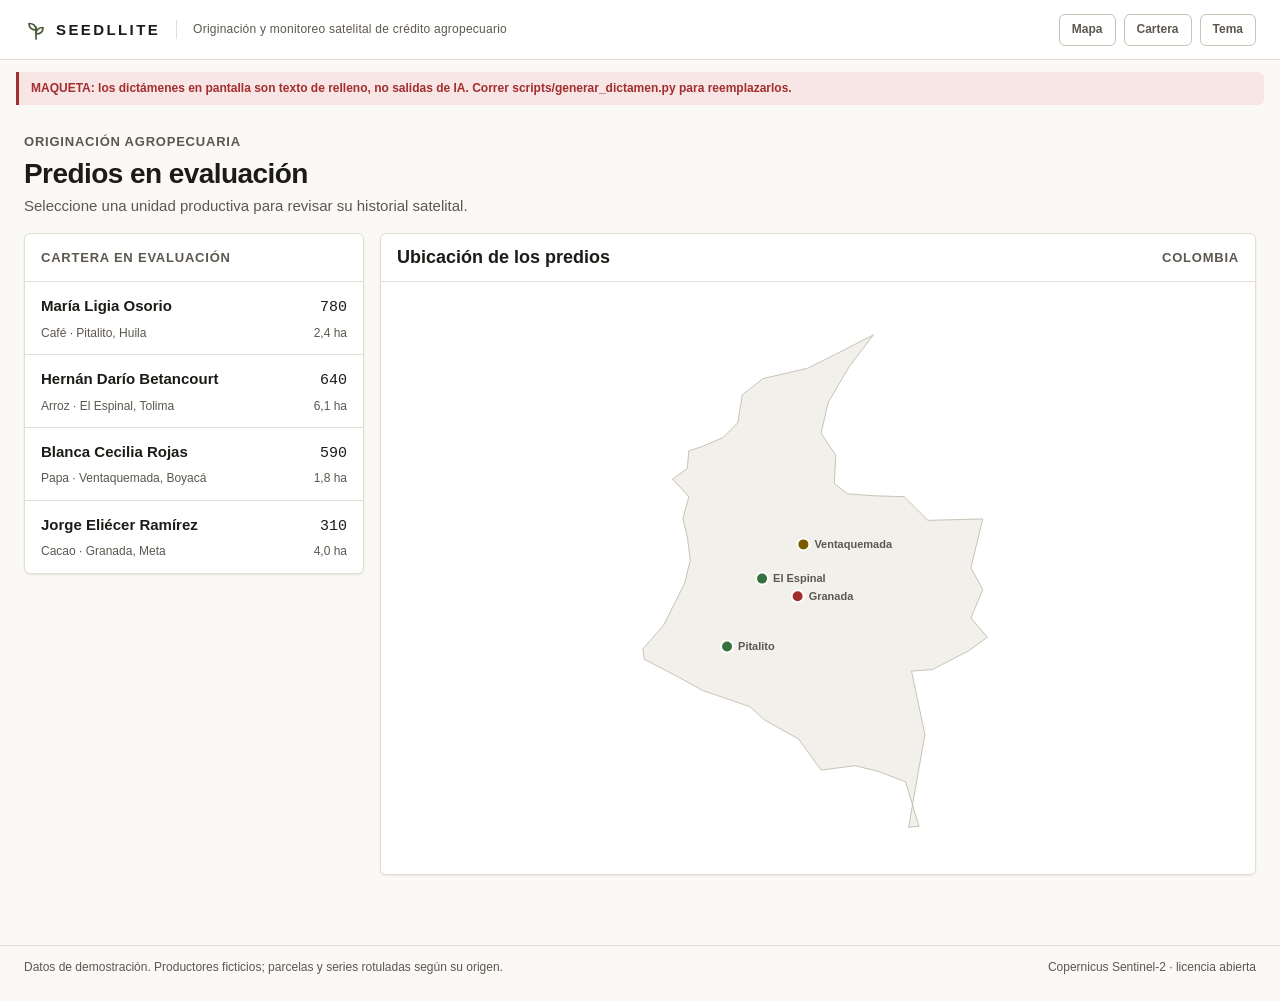
==== index.html @ 6cd115fd "app: adapta la interfaz al contrato de cultivo y origen" ====
<!doctype html>
<html lang="es">
<head>
<meta charset="utf-8">
<meta name="viewport" content="width=device-width, initial-scale=1">
<title>SEEDLLITE — Puntaje de crédito agrícola desde imágenes satelitales</title>
<meta name="description" content="Evaluación de riesgo crediticio agrícola construida desde nueve años de observaciones satelitales. Hackathon Colombia Tech Week 2026.">
<link rel="icon" href="assets/favicon.svg" type="image/svg+xml">
<link rel="stylesheet" href="assets/app.css">
</head>
<body>

<header class="barra">
  <a class="marca" href="#mapa" aria-label="SEEDLLITE, ir al mapa de predios">
    <svg viewBox="0 0 24 24" aria-hidden="true">
      <path d="M12 21V9" fill="none" stroke="currentColor" stroke-width="1.7" stroke-linecap="round"/>
      <path d="M12 12C7.8 12 5 9.6 5 5.5c4.2 0 7 2.4 7 6.5Z" fill="none" stroke="currentColor" stroke-width="1.7" stroke-linejoin="round"/>
      <path d="M12 16c4.2 0 7-2.4 7-6.5-4.2 0-7 2.4-7 6.5Z" fill="none" stroke="currentColor" stroke-width="1.7" stroke-linejoin="round"/>
    </svg>
    <span>SEEDLLITE</span>
  </a>
  <span class="marca-sub">Originación y monitoreo satelital de crédito agropecuario</span>
  <nav class="barra-fin" aria-label="Navegación principal">
    <button class="boton boton-icono" data-nav="mapa">Mapa</button>
    <button class="boton boton-icono" data-nav="cartera">Cartera</button>
    <button class="boton boton-icono" id="tema" aria-label="Alternar tema claro y oscuro">Tema</button>
  </nav>
</header>

<main class="lienzo" id="vista"></main>

<footer class="pie-pagina">
  <span>Datos de demostración. Productores ficticios; parcelas y series rotuladas según su origen.</span>
  <span>Copernicus Sentinel-2 · licencia abierta</span>
</footer>

<!--
  ORDEN DE CARGA — importa, no hay bundler.
  El prefijo numérico de cada archivo ES su posición en esta lista.
  Se usan scripts clásicos y el paquete global de datos para conservar la
  apertura directa por file://. Ver ARQUITECTURA.md §2.
-->
<script src="data/datos.js"></script>
<script src="assets/10-mapa.js"></script>
<script src="assets/20-grafica-ndvi.js"></script>
<script src="assets/30-vistas.js"></script>
<script src="assets/90-app.js"></script>

</body>
</html>
---- assets/app.css ----
/* ==========================================================================
   SEEDLLITE — sistema visual de una herramienta de riesgo agropecuario
   Frente APP. Todos los colores, espacios y tamaños tipográficos son tokens.
   ========================================================================== */

:root {
  /* Superficies */
  --fondo: #faf9f6;
  --superficie: #ffffff;
  --superficie-2: #f2f0ea;
  --borde: #e2ded4;
  --borde-fuerte: #c9c3b5;
  --transparente: transparent;

  /* Texto */
  --texto: #1c1b18;
  --texto-2: #5c584f;
  --texto-3: #6f6a61;
  --texto-sobre-acento: #ffffff;

  /* Acento oliva */
  --acento: #4a5d3a;
  --acento-hover: #3a4a2c;
  --acento-suave: #e9ede3;

  /* Riesgo */
  --bajo: #34713f;
  --bajo-fondo: #e6f0e7;
  --medio: #7a5b00;
  --medio-fondo: #f7efd9;
  --alto: #934810;
  --alto-fondo: #fbebdf;
  --rechazo: #a32e2e;
  --rechazo-fondo: #f8e5e5;

  /* Alias semánticos consumidos por los módulos */
  --favorable: var(--bajo);
  --favorable-bg: var(--bajo-fondo);
  --alerta: var(--medio);
  --alerta-bg: var(--medio-fondo);
  --critico: var(--rechazo);
  --critico-bg: var(--rechazo-fondo);

  /* Datos */
  --ndvi-linea: #4a5d3a;
  --ndvi-area: rgba(74, 93, 58, 0.1);
  --banda-sequia: #e8c9a0;
  --banda-lluvia: #b9cedd;
  --rejilla: #ebe8e0;

  /* Forma */
  --linea: 1px;
  --radio: 6px;
  --radio-lg: 10px;
  --radio-redondo: 999px;
  --sombra: 0 1px 2px rgba(0, 0, 0, 0.04), 0 1px 3px rgba(0, 0, 0, 0.06);
  --sombra-lg: 0 2px 8px rgba(0, 0, 0, 0.06), 0 8px 24px rgba(0, 0, 0, 0.08);

  /* Espaciado */
  --e1: 4px;
  --e2: 8px;
  --e3: 12px;
  --e4: 16px;
  --e5: 24px;
  --e6: 32px;
  --e7: 48px;
  --e8: 64px;

  /* Tipografía */
  --fuente: -apple-system, BlinkMacSystemFont, "Segoe UI", Roboto, "Helvetica Neue", Arial, sans-serif;
  --fuente-mono: ui-monospace, "SF Mono", Menlo, Consolas, monospace;
  --t-puntaje: 72px;
  --t-titulo: 28px;
  --t-cifra: 32px;
  --t-subtitulo: 18px;
  --t-cuerpo: 15px;
  --t-etiqueta: 13px;
  --t-legal: 12px;
  --t-pequeno: 11px;

  /* Movimiento y estructura */
  --rapido: 150ms;
  --pantalla: 250ms;
  --ancho-contenido: 1280px;
  --ancho-lateral: 340px;
  --alto-barra: 60px;
  --alto-eje: 8px;
  --paso: 22px;
}

@media (prefers-color-scheme: dark) {
  :root:not([data-tema="claro"]) {
    --fondo: #131412;
    --superficie: #1c1d19;
    --superficie-2: #24251f;
    --borde: #35362f;
    --borde-fuerte: #4a4b42;
    --texto: #f0eee6;
    --texto-2: #a8a499;
    --texto-3: #908c82;
    --texto-sobre-acento: #131412;
    --acento: #8fa87a;
    --acento-hover: #a3ba8e;
    --acento-suave: #232a1d;
    --bajo: #6fb57e;
    --bajo-fondo: #1b2a1f;
    --medio: #d4a537;
    --medio-fondo: #2b2517;
    --alto: #e08a4b;
    --alto-fondo: #2e2016;
    --rechazo: #e06b6b;
    --rechazo-fondo: #2e1a1a;
    --ndvi-linea: #8fa87a;
    --ndvi-area: rgba(143, 168, 122, 0.12);
    --banda-sequia: #6b5638;
    --banda-lluvia: #3a4a55;
    --rejilla: #2a2b25;
  }
}

:root[data-tema="oscuro"] {
  --fondo: #131412;
  --superficie: #1c1d19;
  --superficie-2: #24251f;
  --borde: #35362f;
  --borde-fuerte: #4a4b42;
  --texto: #f0eee6;
  --texto-2: #a8a499;
  --texto-3: #908c82;
  --texto-sobre-acento: #131412;
  --acento: #8fa87a;
  --acento-hover: #a3ba8e;
  --acento-suave: #232a1d;
  --bajo: #6fb57e;
  --bajo-fondo: #1b2a1f;
  --medio: #d4a537;
  --medio-fondo: #2b2517;
  --alto: #e08a4b;
  --alto-fondo: #2e2016;
  --rechazo: #e06b6b;
  --rechazo-fondo: #2e1a1a;
  --ndvi-linea: #8fa87a;
  --ndvi-area: rgba(143, 168, 122, 0.12);
  --banda-sequia: #6b5638;
  --banda-lluvia: #3a4a55;
  --rejilla: #2a2b25;
}

/* --- base --------------------------------------------------------------- */

* { box-sizing: border-box; }

html { background: var(--fondo); }

body {
  margin: 0;
  min-height: 100vh;
  background: var(--fondo);
  color: var(--texto);
  font-family: var(--fuente);
  font-size: var(--t-cuerpo);
  line-height: 1.55;
  font-variant-numeric: tabular-nums;
  -webkit-font-smoothing: antialiased;
}

button, input, select, textarea { font: inherit; font-variant-numeric: tabular-nums; }
.mono { font-family: var(--fuente-mono); }
[hidden] { display: none !important; }

h1, h2, h3 { margin: 0; color: var(--texto); line-height: 1.2; }
h1 { font-size: var(--t-titulo); font-weight: 600; letter-spacing: -0.02em; }
h2 { font-size: var(--t-subtitulo); font-weight: 600; }
h3 { font-size: var(--t-cuerpo); font-weight: 600; }
p { margin: 0; }

a, button { -webkit-tap-highlight-color: var(--transparente); }
a:focus-visible,
button:focus-visible,
.mapa .pin:focus-visible {
  outline: 3px solid var(--acento);
  outline-offset: 3px;
}

.etiqueta {
  color: var(--texto-2);
  font-size: var(--t-etiqueta);
  font-weight: 600;
  letter-spacing: 0.06em;
  line-height: 1.25;
  text-transform: uppercase;
}

.empujar { margin-left: auto; }
.texto-favorable { color: var(--favorable); }
.texto-critico { color: var(--critico); }

/* --- barra y estructura ------------------------------------------------- */

.barra {
  position: sticky;
  z-index: 20;
  top: 0;
  display: flex;
  align-items: center;
  gap: var(--e4);
  height: var(--alto-barra);
  padding: 0 var(--e5);
  background: var(--superficie);
  border-bottom: var(--linea) solid var(--borde);
}

.marca {
  display: inline-flex;
  align-items: center;
  gap: var(--e2);
  color: var(--texto);
  font-size: var(--t-cuerpo);
  font-weight: 700;
  letter-spacing: 0.16em;
  text-decoration: none;
}

.marca svg { width: var(--e5); height: var(--e5); color: var(--acento); }

.marca-sub {
  padding-left: var(--e4);
  color: var(--texto-2);
  border-left: var(--linea) solid var(--borde);
  font-size: var(--t-legal);
  letter-spacing: 0.02em;
}

.barra-fin {
  display: flex;
  align-items: center;
  gap: var(--e2);
  margin-left: auto;
}

.lienzo {
  width: min(100%, var(--ancho-contenido));
  min-height: calc(100vh - var(--alto-barra));
  margin: 0 auto;
  padding: var(--e5);
  animation: aparecer var(--pantalla) ease-out both;
}

.pie-pagina {
  display: flex;
  justify-content: space-between;
  gap: var(--e4);
  width: min(100%, var(--ancho-contenido));
  margin: 0 auto;
  padding: var(--e3) var(--e5) var(--e5);
  color: var(--texto-2);
  font-size: var(--t-legal);
  border-top: var(--linea) solid var(--borde);
}

.cabecera-pantalla {
  display: flex;
  align-items: flex-end;
  justify-content: space-between;
  gap: var(--e5);
  margin-bottom: var(--e4);
}

.cabecera-pantalla h1 { margin-top: var(--e1); }
.cabecera-pantalla p { margin-top: var(--e1); color: var(--texto-2); }
.cabecera-ficha, .cabecera-analisis, .cabecera-dictamen { align-items: center; }

.rejilla {
  display: grid;
  grid-template-columns: var(--ancho-lateral) minmax(0, 1fr);
  gap: var(--e4);
  align-items: start;
}

.columna-tarjetas {
  display: flex;
  min-width: 0;
  flex-direction: column;
  gap: var(--e3);
}

.tarjeta {
  min-width: 0;
  overflow: hidden;
  background: var(--superficie);
  border: var(--linea) solid var(--borde);
  border-radius: var(--radio);
  box-shadow: var(--sombra);
}

.tarjeta-cab {
  display: flex;
  align-items: center;
  min-height: var(--e7);
  gap: var(--e2);
  padding: var(--e3) var(--e4);
  border-bottom: var(--linea) solid var(--borde);
}

.tarjeta-cab .origen { margin-left: auto; }
.tarjeta-cuerpo { padding: var(--e4); }

/* --- controles ---------------------------------------------------------- */

.boton {
  min-height: var(--e7);
  padding: var(--e2) var(--e4);
  color: var(--texto);
  background: var(--superficie);
  border: var(--linea) solid var(--borde-fuerte);
  border-radius: var(--radio);
  cursor: pointer;
  font-weight: 600;
  transition: background var(--rapido), border-color var(--rapido), color var(--rapido), transform var(--rapido);
}

.boton:hover { background: var(--superficie-2); border-color: var(--acento); }
.boton:active { transform: translateY(var(--linea)); }

.boton-primario {
  color: var(--texto-sobre-acento);
  background: var(--acento);
  border-color: var(--acento);
}

.boton-primario:hover { color: var(--texto-sobre-acento); background: var(--acento-hover); }
.boton-icono { min-height: var(--e6); padding: var(--e1) var(--e3); color: var(--texto-2); font-size: var(--t-legal); }
.boton-ancho { width: 100%; }

/* --- lista y mapa ------------------------------------------------------- */

.predio-item {
  display: block;
  width: 100%;
  padding: var(--e3) var(--e4);
  color: var(--texto);
  text-align: left;
  background: var(--transparente);
  border: 0;
  border-bottom: var(--linea) solid var(--borde);
  cursor: pointer;
  transition: background var(--rapido), box-shadow var(--rapido);
}

.predio-item:last-child { border-bottom: 0; }
.predio-item:hover { background: var(--superficie-2); }
.predio-item[aria-current="true"] { background: var(--acento-suave); box-shadow: inset 3px 0 0 var(--acento); }
.predio-item .fila { display: flex; align-items: baseline; justify-content: space-between; gap: var(--e2); }
.predio-item .fila + .fila { margin-top: var(--e1); }
.predio-item .nombre { font-weight: 600; }
.predio-item .meta { color: var(--texto-2); font-size: var(--t-legal); }

.mapa-host { display: flex; justify-content: center; }
.mapa { display: block; width: 100%; max-width: 420px; height: auto; }
.mapa .pais { fill: var(--superficie-2); stroke: var(--borde-fuerte); stroke-width: 1; stroke-linejoin: round; }
.mapa .pin { cursor: pointer; }
.mapa .pin circle { stroke: var(--superficie); stroke-width: 2; transition: r var(--rapido); }
.mapa .pin text { fill: var(--texto-2); font-family: var(--fuente); font-size: var(--t-pequeno); font-weight: 600; }
.mapa .pin:hover circle { r: 8; }
.mapa .pin[aria-current="true"] circle { stroke: var(--acento); stroke-width: 3; }

/* --- tablas ------------------------------------------------------------- */

.datos { width: 100%; border-collapse: collapse; font-size: var(--t-etiqueta); }
.datos th, .datos td {
  padding: var(--e2) 0;
  text-align: left;
  vertical-align: top;
  border-bottom: var(--linea) solid var(--borde);
}
.datos th { width: 42%; padding-right: var(--e3); color: var(--texto-2); font-weight: 400; }
.datos td { font-weight: 600; }
.datos tr:last-child th, .datos tr:last-child td { border-bottom: 0; }
.datos td.num { text-align: right; }
.nota-fuente, .nota-metodo { margin-top: var(--e3); color: var(--texto-2); font-size: var(--t-legal); line-height: 1.45; }
.tabla-scroll { overflow-x: auto; }
.tabla-cartera { min-width: 900px; }
.tabla-cartera th { width: auto; font-weight: 600; white-space: nowrap; }
.tabla-cartera td { padding-right: var(--e4); }
.tabla-meta { margin-top: var(--e1); color: var(--texto-2); font-size: var(--t-legal); font-weight: 400; }
.celda-puntaje { color: var(--acento); font-weight: 700 !important; }

/* --- gráfica NDVI ------------------------------------------------------- */

.grafica { display: block; width: 100%; height: auto; }
.grafica .eje-linea { stroke: var(--rejilla); stroke-width: 1; }
.grafica .eje-texto { fill: var(--texto-2); font-family: var(--fuente); font-size: var(--t-pequeno); }
.grafica .serie-area { fill: var(--ndvi-area); }
.grafica .serie-linea { fill: none; stroke: var(--ndvi-linea); stroke-width: 2; stroke-linejoin: round; }
.grafica .punto { fill: var(--ndvi-linea); }
.grafica .punto-nube { fill: var(--texto-2); opacity: 0.38; }
.grafica .punto-interpolado { fill: var(--superficie); stroke: var(--texto-2); stroke-width: 1.3; opacity: 0.8; }
.grafica .banda-sequia { fill: var(--banda-sequia); opacity: 0.35; }
.grafica .banda-lluvia { fill: var(--banda-lluvia); opacity: 0.35; }
.grafica .banda-texto { fill: var(--texto-2); font-family: var(--fuente); font-size: var(--t-pequeno); font-weight: 600; }
.grafica-vacia { min-height: 220px; display: grid; place-items: center; }

.leyenda { display: flex; flex-wrap: wrap; gap: var(--e2) var(--e4); padding-top: var(--e2); color: var(--texto-2); font-size: var(--t-legal); }
.leyenda span { display: inline-flex; align-items: center; gap: var(--e2); }
.leyenda i { display: inline-block; width: var(--e3); height: var(--e3); border-radius: var(--e1); }
.leyenda-ndvi { background: var(--ndvi-linea); }
.leyenda-interpolado { background: var(--superficie); border: 2px solid var(--texto-2); }
.leyenda-sequia { background: var(--banda-sequia); }
.leyenda-lluvia { background: var(--banda-lluvia); }

/* --- secuencia satelital ------------------------------------------------ */

.comparacion-imagenes { display: grid; grid-template-columns: repeat(2, minmax(0, 1fr)); gap: var(--e3); }
.imagen-satelital { margin: 0; overflow: hidden; background: var(--superficie-2); border: var(--linea) solid var(--borde); border-radius: var(--radio); }
.imagen-satelital img, .imagen-fallback { display: block; width: 100%; aspect-ratio: 16 / 9; object-fit: cover; }
.imagen-fallback { position: relative; display: grid; place-content: center; gap: var(--e1); color: var(--texto-2); text-align: center; }
.imagen-fallback strong { color: var(--texto); font-family: var(--fuente-mono); font-size: var(--t-subtitulo); }
.imagen-fallback span:last-child { font-size: var(--t-legal); }
.imagen-reticula { position: absolute; inset: 50% auto auto 50%; width: var(--e7); height: var(--e7); transform: translate(-50%, -50%); border: var(--linea) solid var(--borde-fuerte); opacity: 0.5; }
.imagen-reticula::before, .imagen-reticula::after { content: ""; position: absolute; background: var(--borde-fuerte); }
.imagen-reticula::before { top: 50%; left: calc(var(--e2) * -1); width: calc(100% + var(--e4)); height: var(--linea); }
.imagen-reticula::after { top: calc(var(--e2) * -1); left: 50%; width: var(--linea); height: calc(100% + var(--e4)); }
.imagen-satelital figcaption { display: flex; justify-content: space-between; gap: var(--e2); padding: var(--e2) var(--e3); color: var(--texto-2); font-size: var(--t-legal); border-top: var(--linea) solid var(--borde); }
.imagen-satelital figcaption strong { color: var(--texto); }

/* --- etiquetas y avisos ------------------------------------------------- */

.origen, .estado-cache {
  display: inline-flex;
  align-items: center;
  padding: var(--e1) var(--e2);
  color: var(--acento);
  background: var(--acento-suave);
  border: var(--linea) solid var(--borde-fuerte);
  border-radius: var(--radio);
  font-size: var(--t-legal);
  font-weight: 600;
  white-space: nowrap;
}
.origen-construido, .estado-placeholder { color: var(--medio); background: var(--medio-fondo); }

.aviso {
  padding: var(--e2) var(--e3);
  color: var(--texto-2);
  background: var(--superficie-2);
  border-left: 3px solid var(--borde-fuerte);
  border-radius: 0 var(--radio) var(--radio) 0;
  font-size: var(--t-legal);
  line-height: 1.45;
}
.aviso-fuerte { color: var(--critico); background: var(--critico-bg); border-left-color: var(--critico); font-weight: 600; }

.migas { display: flex; align-items: center; gap: var(--e2); margin-bottom: var(--e3); color: var(--texto-2); font-size: var(--t-legal); }
.migas a { color: var(--acento); text-decoration: none; }
.migas a:hover { text-decoration: underline; }

.vacio { padding: var(--e6) var(--e4); color: var(--texto-2); text-align: center; font-size: var(--t-etiqueta); }
.vacio-en-linea { color: var(--texto-2); }

/* --- análisis: forma de la serie --------------------------------------- */

.analisis-grid { display: grid; grid-template-columns: minmax(0, 0.95fr) minmax(0, 1.05fr); gap: var(--e4); align-items: stretch; }
.analisis-grid > .tarjeta { min-height: 620px; }
.tesis-forma { display: grid; grid-template-columns: var(--e7) 1fr; gap: var(--e3); align-items: start; padding: var(--e3); background: var(--acento-suave); border-left: 3px solid var(--acento); }
.tesis-forma p { font-size: var(--t-cuerpo); }
.tesis-indice { color: var(--acento); font-family: var(--fuente-mono); font-weight: 700; }
.titulo-comparacion { margin: var(--e5) 0 var(--e3); }

.amplitud-comparacion { display: grid; gap: var(--e3); }
.amplitud-fila { display: grid; grid-template-columns: 140px 1fr; gap: var(--e3); align-items: center; }
.amplitud-fila > div:first-child { display: flex; align-items: baseline; justify-content: space-between; gap: var(--e2); color: var(--texto-2); font-size: var(--t-etiqueta); }
.amplitud-fila strong { color: var(--texto); }
.amplitud-riel { height: var(--e4); overflow: hidden; background: var(--superficie-2); border: var(--linea) solid var(--borde); border-radius: var(--radio); }
.amplitud-riel span { display: block; width: var(--avance); height: 100%; background: var(--acento); }
.amplitud-reciente .amplitud-riel span { background: var(--medio); }
.amplitud-conclusion { display: flex; align-items: baseline; gap: var(--e2); padding: var(--e2) var(--e3); color: var(--texto-2); background: var(--medio-fondo); border-radius: var(--radio); font-size: var(--t-etiqueta); }
.amplitud-conclusion strong { color: var(--medio); font-size: var(--t-subtitulo); }

.metricas-analisis { display: grid; grid-template-columns: repeat(2, minmax(0, 1fr)); gap: var(--e2); margin-top: var(--e5); }
.metricas-analisis > div { display: flex; min-height: var(--e8); flex-direction: column; justify-content: space-between; gap: var(--e1); padding: var(--e2) var(--e3); background: var(--superficie-2); border: var(--linea) solid var(--borde); border-radius: var(--radio); }
.metricas-analisis strong { font-size: var(--t-cuerpo); font-weight: 600; }
.metricas-analisis .metrica-ancha { grid-column: 1 / -1; }

.pasos-analisis { display: grid; gap: var(--e2); margin: 0 0 var(--e4); padding: 0; list-style: none; }
.pasos-analisis li { display: grid; grid-template-columns: var(--paso) 1fr; gap: var(--e2); align-items: center; min-height: var(--e6); color: var(--texto-3); font-size: var(--t-etiqueta); transition: color var(--rapido); }
.paso-marca { display: grid; width: var(--paso); height: var(--paso); place-items: center; color: var(--texto-3); border: var(--linea) solid var(--borde-fuerte); border-radius: var(--radio-redondo); font-size: var(--t-pequeno); font-weight: 700; }
.paso-activo { color: var(--texto) !important; }
.paso-activo .paso-marca { color: var(--acento); border: 2px solid var(--borde); border-top-color: var(--acento); animation: girar 800ms linear infinite; }
.paso-completo { color: var(--texto-2) !important; }
.paso-completo .paso-marca { color: var(--favorable); background: var(--favorable-bg); border-color: var(--favorable); font-size: 0; }
.paso-completo .paso-marca::after { content: "✓"; font-size: var(--t-legal); }

.memorando-cache { overflow: hidden; border: var(--linea) solid var(--borde); border-radius: var(--radio); }
.memorando-rotulo { display: flex; justify-content: space-between; gap: var(--e3); padding: var(--e2) var(--e3); color: var(--texto-2); background: var(--superficie-2); border-bottom: var(--linea) solid var(--borde); font-size: var(--t-legal); }
.memorando-rotulo strong { color: var(--acento); font-weight: 600; }
.memorando-texto { min-height: 150px; max-height: 230px; overflow: auto; padding: var(--e3); font-size: var(--t-legal); line-height: 1.65; white-space: pre-wrap; }
.analisis-pie { display: flex; align-items: center; gap: var(--e3); min-height: var(--e7); margin-top: var(--e3); }
.analisis-pie p { color: var(--texto-2); font-size: var(--t-legal); }

/* --- riesgo y dictamen -------------------------------------------------- */

.marca-riesgo { display: inline-flex; align-items: center; padding: var(--e1) var(--e2); color: var(--texto-2); background: var(--superficie-2); border-radius: var(--radio-redondo); font-size: var(--t-legal); font-weight: 700; letter-spacing: 0.03em; text-transform: uppercase; }
.riesgo-bajo { color: var(--bajo); background: var(--bajo-fondo); }
.riesgo-medio { color: var(--medio); background: var(--medio-fondo); }
.riesgo-alto { color: var(--alto); background: var(--alto-fondo); }
.riesgo-rechazo { color: var(--rechazo); background: var(--rechazo-fondo); }

.decision-principal { display: flex; flex-direction: column; align-items: flex-end; }
.decision-principal span { color: var(--texto-2); font-size: var(--t-etiqueta); text-transform: uppercase; letter-spacing: 0.06em; }
.decision-principal strong { font-size: var(--t-titulo); text-transform: uppercase; }
.riesgo-texto-bajo { color: var(--bajo); }
.riesgo-texto-medio { color: var(--medio); }
.riesgo-texto-alto { color: var(--alto); }
.riesgo-texto-rechazo { color: var(--rechazo); }

.dictamen-grid { display: grid; grid-template-columns: 330px minmax(0, 1fr); gap: var(--e4); align-items: start; }
.dictamen-detalle { display: grid; grid-template-columns: minmax(0, 1.05fr) minmax(0, 0.95fr); gap: var(--e3); }
.dictamen-detalle .memorando-completo, .dictamen-detalle .descargo-legal { grid-column: 1 / -1; }
.dictamen-resumen { position: sticky; top: calc(var(--alto-barra) + var(--e4)); }

.puntaje { display: flex; align-items: baseline; gap: var(--e2); color: var(--texto); }
.puntaje strong { font-family: var(--fuente-mono); font-size: var(--t-puntaje); font-weight: 700; letter-spacing: -0.04em; line-height: 1; }
.puntaje span { color: var(--texto-3); font-size: var(--e5); }
.banda-bajo .puntaje strong { color: var(--bajo); }
.banda-medio .puntaje strong { color: var(--medio); }
.banda-alto .puntaje strong { color: var(--alto); }
.banda-rechazo .puntaje strong { color: var(--rechazo); }
.puntaje-banda { color: var(--texto-2); text-transform: capitalize; }
.marca-dictamen { margin: var(--e3) 0 var(--e5); }

.ejes-lista { display: grid; gap: var(--e3); }
.eje-fila { display: flex; align-items: flex-end; justify-content: space-between; gap: var(--e2); margin-bottom: var(--e1); font-size: var(--t-legal); }
.eje-nombre { display: flex; min-width: 0; flex-direction: column; color: var(--texto-2); }
.eje-nombre small { color: var(--texto-3); font-size: var(--t-pequeno); }
.eje-cifra { flex: 0 0 auto; font-family: var(--fuente-mono); font-weight: 600; }
.eje-riel { height: var(--alto-eje); overflow: hidden; background: var(--superficie-2); border-radius: var(--radio-redondo); }
.eje-barra { width: var(--avance); height: 100%; background: var(--acento); border-radius: var(--radio-redondo); }
.banda-bajo .eje-barra { background: var(--bajo); }
.banda-medio .eje-barra { background: var(--medio); }
.banda-alto .eje-barra { background: var(--alto); }
.banda-rechazo .eje-barra { background: var(--rechazo); }

.montos-comparacion { display: grid; grid-template-columns: minmax(0, 1fr) auto minmax(0, 1fr); gap: var(--e3); align-items: center; margin-bottom: var(--e3); }
.montos-comparacion > div { display: flex; flex-direction: column; padding: var(--e3); background: var(--superficie-2); border: var(--linea) solid var(--borde); border-radius: var(--radio); }
.montos-comparacion span { color: var(--texto-2); font-size: var(--t-legal); }
.montos-comparacion strong { font-size: var(--t-subtitulo); }
.montos-flecha { color: var(--texto-3); font-size: var(--t-subtitulo) !important; }
.monto-sugerido strong { color: var(--acento); }

.recorte-monto { display: grid; grid-template-columns: 1fr auto; gap: var(--e1) var(--e3); margin-bottom: var(--e3); padding: var(--e3); color: var(--critico); background: var(--critico-bg); border-left: 3px solid var(--critico); }
.recorte-monto .etiqueta { color: currentColor; }
.recorte-monto strong { font-size: var(--t-subtitulo); }
.recorte-monto p { grid-column: 1 / -1; color: var(--texto); font-size: var(--t-legal); }
.datos-financiacion th { width: 30%; }
.datos-financiacion td { font-weight: 500; }

.evidencia { display: grid; gap: var(--e1); margin: 0; padding: 0; list-style: none; }
.evidencia li { display: grid; grid-template-columns: var(--paso) 1fr; gap: var(--e2); padding: var(--e2) 0; border-bottom: var(--linea) solid var(--borde); font-size: var(--t-etiqueta); line-height: 1.4; }
.evidencia li:last-child { border-bottom: 0; }
.evidencia .glifo { display: grid; width: var(--paso); height: var(--paso); place-items: center; border-radius: var(--radio-redondo); font-weight: 700; }
.evidencia li strong { display: block; margin-bottom: var(--e1); font-size: var(--t-legal); text-transform: uppercase; letter-spacing: 0.04em; }
.ev-favorable .glifo { color: var(--favorable); background: var(--favorable-bg); }
.ev-alerta .glifo { color: var(--alerta); background: var(--alerta-bg); }
.ev-critico .glifo { color: var(--critico); background: var(--critico-bg); }

.memorando-completo .tarjeta-cuerpo > p:first-child { font-size: var(--t-etiqueta); line-height: 1.65; }
.recomendacion { margin-top: var(--e3); padding-top: var(--e3); font-weight: 600; border-top: var(--linea) solid var(--borde); }
.descargo-legal { padding: var(--e3) var(--e4); color: var(--texto-2); background: var(--superficie-2); border: var(--linea) solid var(--borde); border-radius: var(--radio); font-size: var(--t-legal); line-height: 1.5; }
.descargo-legal strong { display: block; margin-bottom: var(--e1); color: var(--texto); text-transform: uppercase; letter-spacing: 0.05em; }

/* --- movimiento y adaptación ------------------------------------------ */

@keyframes aparecer { from { opacity: 0; transform: translateY(var(--e1)); } to { opacity: 1; transform: translateY(0); } }
@keyframes girar { to { transform: rotate(360deg); } }

@media (max-width: 1100px) {
  .analisis-grid, .dictamen-grid { grid-template-columns: 1fr; }
  .dictamen-resumen { position: static; }
  .analisis-grid > .tarjeta { min-height: auto; }
}

@media (max-width: 900px) {
  .rejilla, .dictamen-detalle { grid-template-columns: 1fr; }
  .dictamen-detalle .memorando-completo, .dictamen-detalle .descargo-legal { grid-column: 1; }
  .marca-sub { display: none; }
  .cabecera-pantalla { align-items: flex-start; flex-direction: column; }
  .decision-principal { align-items: flex-start; }
}

@media (prefers-reduced-motion: reduce) {
  *, *::before, *::after {
    scroll-behavior: auto !important;
    animation-duration: 0.01ms !important;
    animation-iteration-count: 1 !important;
    transition-duration: 0.01ms !important;
  }
}

/* --------------------------------------------------------------------------
   PANTALLA 3 — pasos del análisis
   Cada paso vive en dos estados: en curso (glifo pulsante, texto atenuado) y
   cerrado (check verde, texto en primer plano y la cifra alineada a la derecha).
   Las cifras van en tabular-nums para que el contador no baile al subir.
   -------------------------------------------------------------------------- */

.paso {
  display: flex;
  align-items: baseline;
  gap: 8px;
  padding: 4px 0;
  font-size: 13px;
}

.paso-glifo {
  flex: 0 0 1em;
  text-align: center;
  font-weight: 700;
}

.paso-curso .paso-glifo {
  color: var(--texto-2);
  animation: paso-pulso 1s ease-in-out infinite;
}

.paso-ok .paso-glifo { color: var(--favorable); }

.paso-curso .paso-texto { color: var(--texto-2); }
.paso-ok    .paso-texto { color: var(--texto); }

.paso-cifra {
  margin-left: auto;
  padding-left: 12px;
  text-align: right;
  font-size: 12px;
  color: var(--texto-2);
  font-variant-numeric: tabular-nums;
  white-space: nowrap;
}

@keyframes paso-pulso {
  0%, 100% { opacity: 0.25; }
  50%      { opacity: 1; }
}

/* Rótulo de autoría del memorando. Discreto: acompaña, no compite. */
.chip-modelo {
  font-size: 11px;
  letter-spacing: 0.02em;
  color: var(--texto-2);
}

@media (prefers-reduced-motion: reduce) {
  .paso-curso .paso-glifo { animation: none; opacity: 0.5; }
}

/* --------------------------------------------------------------------------
   PANTALLA 4 — veredicto
   El puntaje es el elemento más grande de la aplicación (TAREA 5) y la banda
   de riesgo va a su lado, no debajo: en la toma del video las dos cosas se
   leen en el mismo golpe de vista.
   -------------------------------------------------------------------------- */

.dict-cab {
  display: flex;
  align-items: flex-start;
  justify-content: space-between;
  gap: var(--e2);
}

.dict-cab .puntaje {
  font-size: 72px;
  line-height: 1;
}

.dict-cab .puntaje-sub { margin-top: var(--e1); }

/* La decisión, en texto grande. Antes era una etiqueta discreta y en 60
   segundos de video RECHAZAR tiene que leerse sin buscarlo. */
.decision {
  margin: var(--e3) 0;
  padding: var(--e2) var(--e3);
  border-radius: var(--r);
  border-left: 3px solid currentColor;
  font-size: 19px;
  font-weight: 700;
  letter-spacing: 0.06em;
  text-transform: uppercase;
}

.decision-aprobar  { color: var(--favorable); background: var(--favorable-bg); }
.decision-ajuste   { color: var(--alerta);    background: var(--alerta-bg); }
.decision-rechazar { color: var(--critico);   background: var(--critico-bg); }

/* Diferencia entre lo pedido y lo sugerido. El recorte es el argumento del
   predio de boyaca-papa: el satélite midió menos área de la declarada. */
.delta {
  display: block;
  margin-top: 2px;
  font-size: 11.5px;
  font-variant-numeric: tabular-nums;
}

.delta-baja  { color: var(--alerta); }
.delta-igual { color: var(--texto-3); }
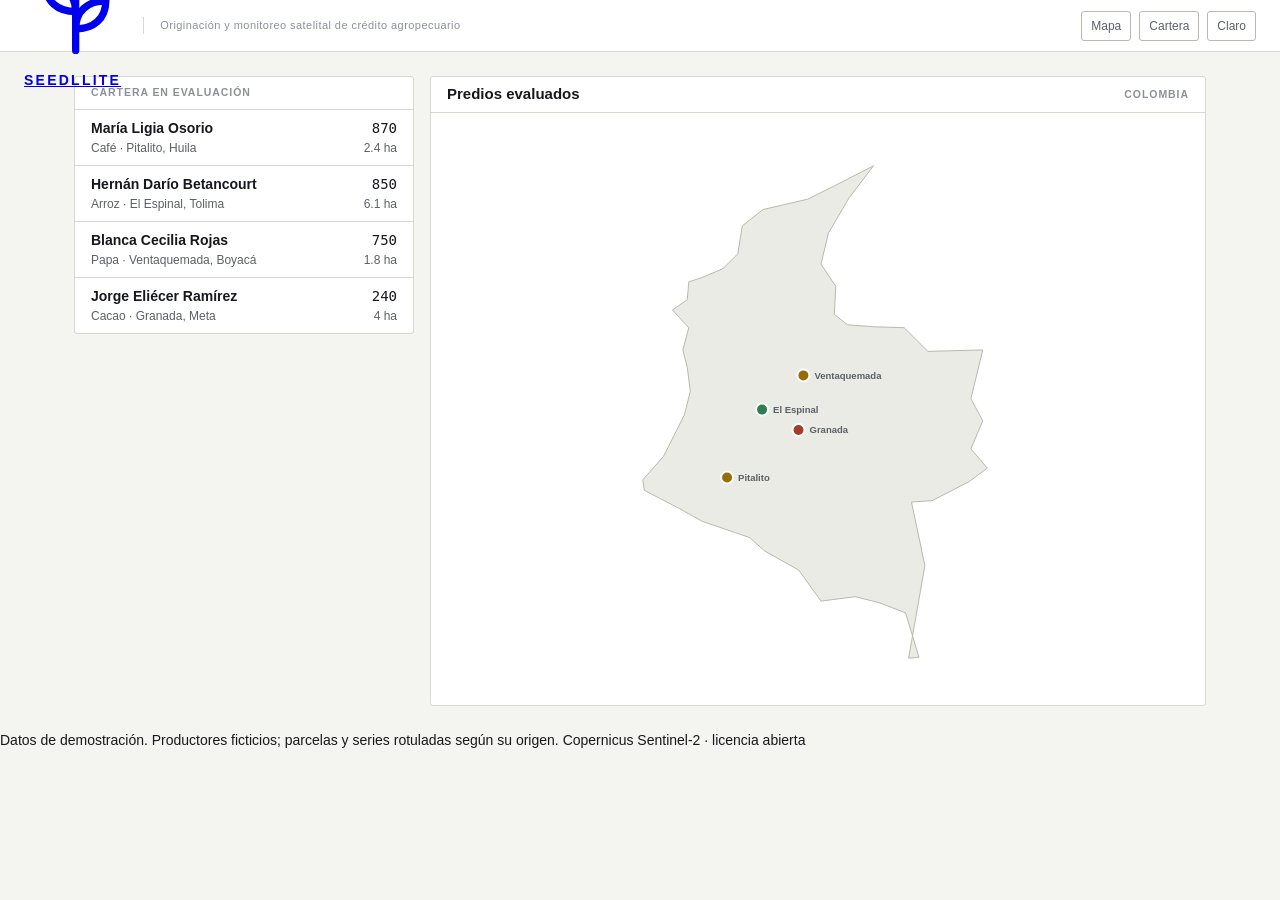
==== commit 19d68ee4: "app: corrige la navegación tras el análisis animado" ====
--- a/index.html
+++ b/index.html
@@ -23,7 +23,7 @@
   <nav class="barra-fin" aria-label="Navegación principal">
     <button class="boton boton-icono" data-nav="mapa">Mapa</button>
     <button class="boton boton-icono" data-nav="cartera">Cartera</button>
-    <button class="boton boton-icono" id="tema" aria-label="Alternar tema claro y oscuro">Tema</button>
+    <button class="boton boton-icono" id="tema" aria-label="Tema oscuro" aria-pressed="false">Claro</button>
   </nav>
 </header>
 
--- a/assets/app.css
+++ b/assets/app.css
@@ -1,599 +1,423 @@
 /* ==========================================================================
-   SEEDLLITE — sistema visual de una herramienta de riesgo agropecuario
-   Frente APP. Todos los colores, espacios y tamaños tipográficos son tokens.
+   SEEDLLITE — sistema de diseño
+   Frente 🅰 APP.
+
+   Regla: ningún color, espacio ni tamaño se escribe suelto en el resto del
+   archivo. Todo sale de un token de aquí. Cambiar el tema = cambiar este bloque.
+
+   Estética: herramienta de riesgo crediticio. Densa, sobria, con las cifras
+   alineadas. Nada de degradados, nada de emojis decorativos.
    ========================================================================== */
 
 :root {
-  /* Superficies */
-  --fondo: #faf9f6;
-  --superficie: #ffffff;
-  --superficie-2: #f2f0ea;
-  --borde: #e2ded4;
-  --borde-fuerte: #c9c3b5;
-  --transparente: transparent;
-
-  /* Texto */
-  --texto: #1c1b18;
-  --texto-2: #5c584f;
-  --texto-3: #6f6a61;
-  --texto-sobre-acento: #ffffff;
-
-  /* Acento oliva */
-  --acento: #4a5d3a;
-  --acento-hover: #3a4a2c;
-  --acento-suave: #e9ede3;
-
-  /* Riesgo */
-  --bajo: #34713f;
-  --bajo-fondo: #e6f0e7;
-  --medio: #7a5b00;
-  --medio-fondo: #f7efd9;
-  --alto: #934810;
-  --alto-fondo: #fbebdf;
-  --rechazo: #a32e2e;
-  --rechazo-fondo: #f8e5e5;
-
-  /* Alias semánticos consumidos por los módulos */
-  --favorable: var(--bajo);
-  --favorable-bg: var(--bajo-fondo);
-  --alerta: var(--medio);
-  --alerta-bg: var(--medio-fondo);
-  --critico: var(--rechazo);
-  --critico-bg: var(--rechazo-fondo);
-
-  /* Datos */
-  --ndvi-linea: #4a5d3a;
-  --ndvi-area: rgba(74, 93, 58, 0.1);
-  --banda-sequia: #e8c9a0;
-  --banda-lluvia: #b9cedd;
-  --rejilla: #ebe8e0;
-
-  /* Forma */
-  --linea: 1px;
-  --radio: 6px;
-  --radio-lg: 10px;
-  --radio-redondo: 999px;
-  --sombra: 0 1px 2px rgba(0, 0, 0, 0.04), 0 1px 3px rgba(0, 0, 0, 0.06);
-  --sombra-lg: 0 2px 8px rgba(0, 0, 0, 0.06), 0 8px 24px rgba(0, 0, 0, 0.08);
-
-  /* Espaciado */
-  --e1: 4px;
-  --e2: 8px;
-  --e3: 12px;
-  --e4: 16px;
-  --e5: 24px;
-  --e6: 32px;
-  --e7: 48px;
-  --e8: 64px;
-
-  /* Tipografía */
-  --fuente: -apple-system, BlinkMacSystemFont, "Segoe UI", Roboto, "Helvetica Neue", Arial, sans-serif;
-  --fuente-mono: ui-monospace, "SF Mono", Menlo, Consolas, monospace;
-  --t-puntaje: 72px;
-  --t-titulo: 28px;
-  --t-cifra: 32px;
-  --t-subtitulo: 18px;
-  --t-cuerpo: 15px;
-  --t-etiqueta: 13px;
-  --t-legal: 12px;
-  --t-pequeno: 11px;
-
-  /* Movimiento y estructura */
-  --rapido: 150ms;
-  --pantalla: 250ms;
-  --ancho-contenido: 1280px;
-  --ancho-lateral: 340px;
-  --alto-barra: 60px;
-  --alto-eje: 8px;
-  --paso: 22px;
+  /* --- superficie ------------------------------------------------------- */
+  --fondo:        #f4f4f1;
+  --superficie:   #ffffff;
+  --superficie-2: #ebebe6;
+  --borde:        #d8d8d1;
+  --borde-fuerte: #b9b9af;
+
+  /* --- texto ------------------------------------------------------------ */
+  --texto:        #16181c;
+  --texto-2:      #5b6068;
+  --texto-3:      #8b9098;
+
+  /* --- acento institucional --------------------------------------------- */
+  --acento:       #1f5673;
+  --acento-suave: #e3edf3;
+
+  /* --- semántica de riesgo ---------------------------------------------- */
+  --favorable:    #2f7d52;
+  --favorable-bg: #e6f2eb;
+  --alerta:       #9a6b09;
+  --alerta-bg:    #f8efd9;
+  --critico:      #a83a2c;
+  --critico-bg:   #f8e6e3;
+
+  /* --- NDVI ------------------------------------------------------------- */
+  --ndvi-linea:   #2f7d52;
+  --ndvi-area:    rgba(47, 125, 82, 0.13);
+  --banda-sequia: rgba(168, 58, 44, 0.10);
+  --banda-lluvia: rgba(31, 86, 115, 0.10);
+
+  /* --- métrica ---------------------------------------------------------- */
+  --r:      3px;
+  --e1:     4px;
+  --e2:     8px;
+  --e3:    16px;
+  --e4:    24px;
+  --e5:    40px;
+
+  --sans: ui-sans-serif, -apple-system, "Segoe UI", Roboto, Helvetica, Arial, sans-serif;
+  --mono: ui-monospace, "SF Mono", Menlo, Consolas, monospace;
 }
 
 @media (prefers-color-scheme: dark) {
   :root:not([data-tema="claro"]) {
-    --fondo: #131412;
-    --superficie: #1c1d19;
-    --superficie-2: #24251f;
-    --borde: #35362f;
-    --borde-fuerte: #4a4b42;
-    --texto: #f0eee6;
-    --texto-2: #a8a499;
-    --texto-3: #908c82;
-    --texto-sobre-acento: #131412;
-    --acento: #8fa87a;
-    --acento-hover: #a3ba8e;
-    --acento-suave: #232a1d;
-    --bajo: #6fb57e;
-    --bajo-fondo: #1b2a1f;
-    --medio: #d4a537;
-    --medio-fondo: #2b2517;
-    --alto: #e08a4b;
-    --alto-fondo: #2e2016;
-    --rechazo: #e06b6b;
-    --rechazo-fondo: #2e1a1a;
-    --ndvi-linea: #8fa87a;
-    --ndvi-area: rgba(143, 168, 122, 0.12);
-    --banda-sequia: #6b5638;
-    --banda-lluvia: #3a4a55;
-    --rejilla: #2a2b25;
+    --fondo:        #0e1013;
+    --superficie:   #16191d;
+    --superficie-2: #1e2228;
+    --borde:        #2a2f36;
+    --borde-fuerte: #3d434c;
+
+    --texto:        #e7e9ec;
+    --texto-2:      #9aa1ab;
+    --texto-3:      #6b727c;
+
+    --acento:       #6fb3d6;
+    --acento-suave: #16303e;
+
+    --favorable:    #5fbf8a;
+    --favorable-bg: #14301f;
+    --alerta:       #d9a83c;
+    --alerta-bg:    #33280d;
+    --critico:      #e0705f;
+    --critico-bg:   #351a16;
+
+    --ndvi-linea:   #5fbf8a;
+    --ndvi-area:    rgba(95, 191, 138, 0.15);
+    --banda-sequia: rgba(224, 112, 95, 0.13);
+    --banda-lluvia: rgba(111, 179, 214, 0.13);
   }
 }
 
 :root[data-tema="oscuro"] {
-  --fondo: #131412;
-  --superficie: #1c1d19;
-  --superficie-2: #24251f;
-  --borde: #35362f;
-  --borde-fuerte: #4a4b42;
-  --texto: #f0eee6;
-  --texto-2: #a8a499;
-  --texto-3: #908c82;
-  --texto-sobre-acento: #131412;
-  --acento: #8fa87a;
-  --acento-hover: #a3ba8e;
-  --acento-suave: #232a1d;
-  --bajo: #6fb57e;
-  --bajo-fondo: #1b2a1f;
-  --medio: #d4a537;
-  --medio-fondo: #2b2517;
-  --alto: #e08a4b;
-  --alto-fondo: #2e2016;
-  --rechazo: #e06b6b;
-  --rechazo-fondo: #2e1a1a;
-  --ndvi-linea: #8fa87a;
-  --ndvi-area: rgba(143, 168, 122, 0.12);
-  --banda-sequia: #6b5638;
-  --banda-lluvia: #3a4a55;
-  --rejilla: #2a2b25;
-}
-
-/* --- base --------------------------------------------------------------- */
+  --fondo:        #0e1013;
+  --superficie:   #16191d;
+  --superficie-2: #1e2228;
+  --borde:        #2a2f36;
+  --borde-fuerte: #3d434c;
+  --texto:        #e7e9ec;
+  --texto-2:      #9aa1ab;
+  --texto-3:      #6b727c;
+  --acento:       #6fb3d6;
+  --acento-suave: #16303e;
+  --favorable:    #5fbf8a;
+  --favorable-bg: #14301f;
+  --alerta:       #d9a83c;
+  --alerta-bg:    #33280d;
+  --critico:      #e0705f;
+  --critico-bg:   #351a16;
+  --ndvi-linea:   #5fbf8a;
+  --ndvi-area:    rgba(95, 191, 138, 0.15);
+  --banda-sequia: rgba(224, 112, 95, 0.13);
+  --banda-lluvia: rgba(111, 179, 214, 0.13);
+}
+
+/* ========================================================================== */
 
 * { box-sizing: border-box; }
-
-html { background: var(--fondo); }
 
 body {
   margin: 0;
-  min-height: 100vh;
   background: var(--fondo);
   color: var(--texto);
-  font-family: var(--fuente);
-  font-size: var(--t-cuerpo);
-  line-height: 1.55;
-  font-variant-numeric: tabular-nums;
+  font-family: var(--sans);
+  font-size: 14px;
+  line-height: 1.5;
   -webkit-font-smoothing: antialiased;
 }
 
-button, input, select, textarea { font: inherit; font-variant-numeric: tabular-nums; }
-.mono { font-family: var(--fuente-mono); }
-[hidden] { display: none !important; }
-
-h1, h2, h3 { margin: 0; color: var(--texto); line-height: 1.2; }
-h1 { font-size: var(--t-titulo); font-weight: 600; letter-spacing: -0.02em; }
-h2 { font-size: var(--t-subtitulo); font-weight: 600; }
-h3 { font-size: var(--t-cuerpo); font-weight: 600; }
-p { margin: 0; }
-
-a, button { -webkit-tap-highlight-color: var(--transparente); }
-a:focus-visible,
-button:focus-visible,
-.mapa .pin:focus-visible {
-  outline: 3px solid var(--acento);
-  outline-offset: 3px;
-}
+/* Las cifras se alinean en columna. Detalle chico, efecto grande. */
+.cifra, table, .puntaje, .mono { font-variant-numeric: tabular-nums; }
+.mono { font-family: var(--mono); }
+
+h1, h2, h3 { margin: 0; font-weight: 600; line-height: 1.25; }
+h1 { font-size: 19px; }
+h2 { font-size: 15px; }
+h3 { font-size: 13px; }
+p  { margin: 0 0 var(--e2); }
 
 .etiqueta {
-  color: var(--texto-2);
-  font-size: var(--t-etiqueta);
+  font-size: 10.5px;
   font-weight: 600;
-  letter-spacing: 0.06em;
-  line-height: 1.25;
+  letter-spacing: .09em;
   text-transform: uppercase;
-}
-
-.empujar { margin-left: auto; }
-.texto-favorable { color: var(--favorable); }
-.texto-critico { color: var(--critico); }
-
-/* --- barra y estructura ------------------------------------------------- */
+  color: var(--texto-3);
+}
+
+/* --- estructura --------------------------------------------------------- */
 
 .barra {
+  display: flex;
+  align-items: center;
+  gap: var(--e3);
+  padding: 0 var(--e4);
+  height: 52px;
+  background: var(--superficie);
+  border-bottom: 1px solid var(--borde);
   position: sticky;
-  z-index: 20;
   top: 0;
-  display: flex;
-  align-items: center;
-  gap: var(--e4);
-  height: var(--alto-barra);
-  padding: 0 var(--e5);
+  z-index: 10;
+}
+
+.marca {
+  font-weight: 700;
+  letter-spacing: .16em;
+  font-size: 14px;
+}
+.marca-sub {
+  color: var(--texto-3);
+  font-size: 11px;
+  letter-spacing: .04em;
+  border-left: 1px solid var(--borde);
+  padding-left: var(--e3);
+}
+
+.barra-fin { margin-left: auto; display: flex; gap: var(--e2); align-items: center; }
+
+.lienzo {
+  max-width: 1180px;
+  margin: 0 auto;
+  padding: var(--e4);
+}
+
+.rejilla {
+  display: grid;
+  grid-template-columns: 340px 1fr;
+  gap: var(--e3);
+  align-items: start;
+}
+@media (max-width: 900px) {
+  .rejilla { grid-template-columns: 1fr; }
+}
+
+.tarjeta {
   background: var(--superficie);
-  border-bottom: var(--linea) solid var(--borde);
-}
-
-.marca {
-  display: inline-flex;
+  border: 1px solid var(--borde);
+  border-radius: var(--r);
+}
+.tarjeta-cab {
+  padding: var(--e2) var(--e3);
+  border-bottom: 1px solid var(--borde);
+  display: flex;
   align-items: center;
   gap: var(--e2);
+}
+.tarjeta-cuerpo { padding: var(--e3); }
+
+/* --- controles ---------------------------------------------------------- */
+
+.boton {
+  font: inherit;
+  font-weight: 500;
+  padding: 7px 14px;
+  border-radius: var(--r);
+  border: 1px solid var(--borde-fuerte);
+  background: var(--superficie);
   color: var(--texto);
-  font-size: var(--t-cuerpo);
-  font-weight: 700;
-  letter-spacing: 0.16em;
-  text-decoration: none;
-}
-
-.marca svg { width: var(--e5); height: var(--e5); color: var(--acento); }
-
-.marca-sub {
-  padding-left: var(--e4);
-  color: var(--texto-2);
-  border-left: var(--linea) solid var(--borde);
-  font-size: var(--t-legal);
-  letter-spacing: 0.02em;
-}
-
-.barra-fin {
-  display: flex;
-  align-items: center;
-  gap: var(--e2);
-  margin-left: auto;
-}
-
-.lienzo {
-  width: min(100%, var(--ancho-contenido));
-  min-height: calc(100vh - var(--alto-barra));
-  margin: 0 auto;
-  padding: var(--e5);
-  animation: aparecer var(--pantalla) ease-out both;
-}
-
-.pie-pagina {
-  display: flex;
-  justify-content: space-between;
-  gap: var(--e4);
-  width: min(100%, var(--ancho-contenido));
-  margin: 0 auto;
-  padding: var(--e3) var(--e5) var(--e5);
-  color: var(--texto-2);
-  font-size: var(--t-legal);
-  border-top: var(--linea) solid var(--borde);
-}
-
-.cabecera-pantalla {
-  display: flex;
-  align-items: flex-end;
-  justify-content: space-between;
-  gap: var(--e5);
-  margin-bottom: var(--e4);
-}
-
-.cabecera-pantalla h1 { margin-top: var(--e1); }
-.cabecera-pantalla p { margin-top: var(--e1); color: var(--texto-2); }
-.cabecera-ficha, .cabecera-analisis, .cabecera-dictamen { align-items: center; }
-
-.rejilla {
-  display: grid;
-  grid-template-columns: var(--ancho-lateral) minmax(0, 1fr);
-  gap: var(--e4);
-  align-items: start;
-}
-
-.columna-tarjetas {
-  display: flex;
-  min-width: 0;
-  flex-direction: column;
-  gap: var(--e3);
-}
-
-.tarjeta {
-  min-width: 0;
-  overflow: hidden;
-  background: var(--superficie);
-  border: var(--linea) solid var(--borde);
-  border-radius: var(--radio);
-  box-shadow: var(--sombra);
-}
-
-.tarjeta-cab {
-  display: flex;
-  align-items: center;
-  min-height: var(--e7);
-  gap: var(--e2);
-  padding: var(--e3) var(--e4);
-  border-bottom: var(--linea) solid var(--borde);
-}
-
-.tarjeta-cab .origen { margin-left: auto; }
-.tarjeta-cuerpo { padding: var(--e4); }
-
-/* --- controles ---------------------------------------------------------- */
-
-.boton {
-  min-height: var(--e7);
-  padding: var(--e2) var(--e4);
-  color: var(--texto);
-  background: var(--superficie);
-  border: var(--linea) solid var(--borde-fuerte);
-  border-radius: var(--radio);
   cursor: pointer;
-  font-weight: 600;
-  transition: background var(--rapido), border-color var(--rapido), color var(--rapido), transform var(--rapido);
-}
-
-.boton:hover { background: var(--superficie-2); border-color: var(--acento); }
-.boton:active { transform: translateY(var(--linea)); }
-
+}
+.boton:hover { background: var(--superficie-2); }
 .boton-primario {
-  color: var(--texto-sobre-acento);
   background: var(--acento);
   border-color: var(--acento);
-}
-
-.boton-primario:hover { color: var(--texto-sobre-acento); background: var(--acento-hover); }
-.boton-icono { min-height: var(--e6); padding: var(--e1) var(--e3); color: var(--texto-2); font-size: var(--t-legal); }
-.boton-ancho { width: 100%; }
-
-/* --- lista y mapa ------------------------------------------------------- */
+  color: #fff;
+}
+.boton-primario:hover { filter: brightness(1.08); }
+:root[data-tema="oscuro"] .boton-primario,
+:root:not([data-tema="claro"]) .boton-primario { color: #0e1013; }
+@media (prefers-color-scheme: light) {
+  :root:not([data-tema="oscuro"]) .boton-primario { color: #fff; }
+}
+.boton-icono {
+  padding: 5px 9px;
+  font-size: 12px;
+  color: var(--texto-2);
+}
+
+/* --- lista de predios --------------------------------------------------- */
 
 .predio-item {
   display: block;
   width: 100%;
-  padding: var(--e3) var(--e4);
-  color: var(--texto);
   text-align: left;
-  background: var(--transparente);
+  font: inherit;
+  color: inherit;
+  background: none;
   border: 0;
-  border-bottom: var(--linea) solid var(--borde);
+  border-bottom: 1px solid var(--borde);
+  padding: var(--e2) var(--e3);
   cursor: pointer;
-  transition: background var(--rapido), box-shadow var(--rapido);
-}
-
+}
 .predio-item:last-child { border-bottom: 0; }
 .predio-item:hover { background: var(--superficie-2); }
-.predio-item[aria-current="true"] { background: var(--acento-suave); box-shadow: inset 3px 0 0 var(--acento); }
-.predio-item .fila { display: flex; align-items: baseline; justify-content: space-between; gap: var(--e2); }
-.predio-item .fila + .fila { margin-top: var(--e1); }
+.predio-item[aria-current="true"] {
+  background: var(--acento-suave);
+  box-shadow: inset 3px 0 0 var(--acento);
+}
+.predio-item .fila {
+  display: flex;
+  justify-content: space-between;
+  align-items: baseline;
+  gap: var(--e2);
+}
 .predio-item .nombre { font-weight: 600; }
-.predio-item .meta { color: var(--texto-2); font-size: var(--t-legal); }
-
-.mapa-host { display: flex; justify-content: center; }
-.mapa { display: block; width: 100%; max-width: 420px; height: auto; }
-.mapa .pais { fill: var(--superficie-2); stroke: var(--borde-fuerte); stroke-width: 1; stroke-linejoin: round; }
+.predio-item .meta { color: var(--texto-2); font-size: 12px; }
+
+/* --- mapa --------------------------------------------------------------- */
+
+.mapa { width: 100%; height: auto; display: block; }
+.mapa .pais {
+  fill: var(--superficie-2);
+  stroke: var(--borde-fuerte);
+  stroke-width: 1;
+  stroke-linejoin: round;
+}
 .mapa .pin { cursor: pointer; }
-.mapa .pin circle { stroke: var(--superficie); stroke-width: 2; transition: r var(--rapido); }
-.mapa .pin text { fill: var(--texto-2); font-family: var(--fuente); font-size: var(--t-pequeno); font-weight: 600; }
+.mapa .pin circle { stroke: var(--superficie); stroke-width: 2; }
+.mapa .pin text {
+  font-family: var(--sans);
+  font-size: 9.5px;
+  font-weight: 600;
+  fill: var(--texto-2);
+}
 .mapa .pin:hover circle { r: 8; }
 .mapa .pin[aria-current="true"] circle { stroke: var(--acento); stroke-width: 3; }
 
-/* --- tablas ------------------------------------------------------------- */
-
-.datos { width: 100%; border-collapse: collapse; font-size: var(--t-etiqueta); }
+/* --- tabla de datos ----------------------------------------------------- */
+
+.datos { width: 100%; border-collapse: collapse; font-size: 13px; }
 .datos th, .datos td {
-  padding: var(--e2) 0;
   text-align: left;
-  vertical-align: top;
-  border-bottom: var(--linea) solid var(--borde);
-}
-.datos th { width: 42%; padding-right: var(--e3); color: var(--texto-2); font-weight: 400; }
+  padding: 5px 0;
+  border-bottom: 1px solid var(--borde);
+  vertical-align: baseline;
+}
+.datos th { color: var(--texto-2); font-weight: 400; width: 45%; }
 .datos td { font-weight: 600; }
 .datos tr:last-child th, .datos tr:last-child td { border-bottom: 0; }
 .datos td.num { text-align: right; }
-.nota-fuente, .nota-metodo { margin-top: var(--e3); color: var(--texto-2); font-size: var(--t-legal); line-height: 1.45; }
-.tabla-scroll { overflow-x: auto; }
-.tabla-cartera { min-width: 900px; }
-.tabla-cartera th { width: auto; font-weight: 600; white-space: nowrap; }
-.tabla-cartera td { padding-right: var(--e4); }
-.tabla-meta { margin-top: var(--e1); color: var(--texto-2); font-size: var(--t-legal); font-weight: 400; }
-.celda-puntaje { color: var(--acento); font-weight: 700 !important; }
-
-/* --- gráfica NDVI ------------------------------------------------------- */
-
-.grafica { display: block; width: 100%; height: auto; }
-.grafica .eje-linea { stroke: var(--rejilla); stroke-width: 1; }
-.grafica .eje-texto { fill: var(--texto-2); font-family: var(--fuente); font-size: var(--t-pequeno); }
-.grafica .serie-area { fill: var(--ndvi-area); }
-.grafica .serie-linea { fill: none; stroke: var(--ndvi-linea); stroke-width: 2; stroke-linejoin: round; }
-.grafica .punto { fill: var(--ndvi-linea); }
-.grafica .punto-nube { fill: var(--texto-2); opacity: 0.38; }
-.grafica .punto-interpolado { fill: var(--superficie); stroke: var(--texto-2); stroke-width: 1.3; opacity: 0.8; }
-.grafica .banda-sequia { fill: var(--banda-sequia); opacity: 0.35; }
-.grafica .banda-lluvia { fill: var(--banda-lluvia); opacity: 0.35; }
-.grafica .banda-texto { fill: var(--texto-2); font-family: var(--fuente); font-size: var(--t-pequeno); font-weight: 600; }
-.grafica-vacia { min-height: 220px; display: grid; place-items: center; }
-
-.leyenda { display: flex; flex-wrap: wrap; gap: var(--e2) var(--e4); padding-top: var(--e2); color: var(--texto-2); font-size: var(--t-legal); }
-.leyenda span { display: inline-flex; align-items: center; gap: var(--e2); }
-.leyenda i { display: inline-block; width: var(--e3); height: var(--e3); border-radius: var(--e1); }
-.leyenda-ndvi { background: var(--ndvi-linea); }
-.leyenda-interpolado { background: var(--superficie); border: 2px solid var(--texto-2); }
-.leyenda-sequia { background: var(--banda-sequia); }
-.leyenda-lluvia { background: var(--banda-lluvia); }
-
-/* --- secuencia satelital ------------------------------------------------ */
-
-.comparacion-imagenes { display: grid; grid-template-columns: repeat(2, minmax(0, 1fr)); gap: var(--e3); }
-.imagen-satelital { margin: 0; overflow: hidden; background: var(--superficie-2); border: var(--linea) solid var(--borde); border-radius: var(--radio); }
-.imagen-satelital img, .imagen-fallback { display: block; width: 100%; aspect-ratio: 16 / 9; object-fit: cover; }
-.imagen-fallback { position: relative; display: grid; place-content: center; gap: var(--e1); color: var(--texto-2); text-align: center; }
-.imagen-fallback strong { color: var(--texto); font-family: var(--fuente-mono); font-size: var(--t-subtitulo); }
-.imagen-fallback span:last-child { font-size: var(--t-legal); }
-.imagen-reticula { position: absolute; inset: 50% auto auto 50%; width: var(--e7); height: var(--e7); transform: translate(-50%, -50%); border: var(--linea) solid var(--borde-fuerte); opacity: 0.5; }
-.imagen-reticula::before, .imagen-reticula::after { content: ""; position: absolute; background: var(--borde-fuerte); }
-.imagen-reticula::before { top: 50%; left: calc(var(--e2) * -1); width: calc(100% + var(--e4)); height: var(--linea); }
-.imagen-reticula::after { top: calc(var(--e2) * -1); left: 50%; width: var(--linea); height: calc(100% + var(--e4)); }
-.imagen-satelital figcaption { display: flex; justify-content: space-between; gap: var(--e2); padding: var(--e2) var(--e3); color: var(--texto-2); font-size: var(--t-legal); border-top: var(--linea) solid var(--borde); }
-.imagen-satelital figcaption strong { color: var(--texto); }
-
-/* --- etiquetas y avisos ------------------------------------------------- */
-
-.origen, .estado-cache {
+
+/* --- semántica de riesgo ------------------------------------------------ */
+
+.marca-riesgo {
   display: inline-flex;
   align-items: center;
-  padding: var(--e1) var(--e2);
-  color: var(--acento);
-  background: var(--acento-suave);
-  border: var(--linea) solid var(--borde-fuerte);
-  border-radius: var(--radio);
-  font-size: var(--t-legal);
+  gap: 6px;
+  padding: 2px 8px;
+  border-radius: 999px;
+  font-size: 11px;
   font-weight: 600;
-  white-space: nowrap;
-}
-.origen-construido, .estado-placeholder { color: var(--medio); background: var(--medio-fondo); }
+  letter-spacing: .03em;
+  text-transform: uppercase;
+}
+.riesgo-bajo    { background: var(--favorable-bg); color: var(--favorable); }
+.riesgo-medio   { background: var(--alerta-bg);    color: var(--alerta); }
+.riesgo-alto    { background: var(--critico-bg);   color: var(--critico); }
+.riesgo-rechazo { background: var(--critico-bg);   color: var(--critico); }
+
+.evidencia { list-style: none; margin: 0; padding: 0; }
+.evidencia li {
+  display: grid;
+  grid-template-columns: 20px 1fr;
+  gap: var(--e2);
+  padding: var(--e2) 0;
+  border-bottom: 1px solid var(--borde);
+  font-size: 13px;
+}
+.evidencia li:last-child { border-bottom: 0; }
+.evidencia .glifo { font-weight: 700; text-align: center; }
+.ev-favorable .glifo { color: var(--favorable); }
+.ev-alerta    .glifo { color: var(--alerta); }
+.ev-critico   .glifo { color: var(--critico); }
+
+/* --- puntaje ------------------------------------------------------------ */
+
+.puntaje {
+  font-family: var(--mono);
+  font-size: 52px;
+  font-weight: 700;
+  line-height: 1;
+  letter-spacing: -.02em;
+}
+.puntaje-sub { color: var(--texto-3); font-size: 13px; }
+
+.eje { margin-bottom: var(--e2); }
+.eje-fila {
+  display: flex;
+  justify-content: space-between;
+  font-size: 12px;
+  margin-bottom: 3px;
+}
+.eje-nombre { color: var(--texto-2); }
+.eje-cifra  { font-family: var(--mono); font-weight: 600; }
+.eje-riel {
+  height: 5px;
+  background: var(--superficie-2);
+  border-radius: 999px;
+  overflow: hidden;
+}
+.eje-barra { height: 100%; background: var(--acento); border-radius: 999px; }
+
+/* --- gráfica NDVI ------------------------------------------------------- */
+
+.grafica { width: 100%; height: auto; display: block; }
+.grafica .eje-linea { stroke: var(--borde); stroke-width: 1; }
+.grafica .eje-texto { font-family: var(--sans); font-size: 9.5px; fill: var(--texto-3); }
+.grafica .serie-area { fill: var(--ndvi-area); }
+.grafica .serie-linea {
+  fill: none;
+  stroke: var(--ndvi-linea);
+  stroke-width: 1.6;
+  stroke-linejoin: round;
+}
+.grafica .punto      { fill: var(--ndvi-linea); }
+.grafica .punto-nube { fill: var(--texto-3); opacity: .35; }
+.grafica .banda-sequia { fill: var(--banda-sequia); }
+.grafica .banda-lluvia { fill: var(--banda-lluvia); }
+.grafica .banda-texto {
+  font-family: var(--sans);
+  font-size: 9px;
+  font-weight: 600;
+  fill: var(--texto-3);
+}
+
+.leyenda {
+  display: flex;
+  flex-wrap: wrap;
+  gap: var(--e3);
+  font-size: 11px;
+  color: var(--texto-2);
+  padding-top: var(--e2);
+}
+.leyenda span { display: inline-flex; align-items: center; gap: 5px; }
+.leyenda i { width: 10px; height: 10px; border-radius: 2px; display: inline-block; }
+
+/* --- avisos ------------------------------------------------------------- */
 
 .aviso {
+  font-size: 11.5px;
+  line-height: 1.45;
+  color: var(--texto-2);
+  background: var(--superficie-2);
+  border-left: 2px solid var(--borde-fuerte);
   padding: var(--e2) var(--e3);
-  color: var(--texto-2);
-  background: var(--superficie-2);
-  border-left: 3px solid var(--borde-fuerte);
-  border-radius: 0 var(--radio) var(--radio) 0;
-  font-size: var(--t-legal);
-  line-height: 1.45;
-}
-.aviso-fuerte { color: var(--critico); background: var(--critico-bg); border-left-color: var(--critico); font-weight: 600; }
-
-.migas { display: flex; align-items: center; gap: var(--e2); margin-bottom: var(--e3); color: var(--texto-2); font-size: var(--t-legal); }
+  border-radius: 0 var(--r) var(--r) 0;
+}
+.aviso-fuerte {
+  color: var(--critico);
+  background: var(--critico-bg);
+  border-left-color: var(--critico);
+  font-weight: 500;
+}
+
+.migas {
+  display: flex;
+  align-items: center;
+  gap: var(--e2);
+  font-size: 12px;
+  color: var(--texto-2);
+  margin-bottom: var(--e3);
+}
 .migas a { color: var(--acento); text-decoration: none; }
 .migas a:hover { text-decoration: underline; }
 
-.vacio { padding: var(--e6) var(--e4); color: var(--texto-2); text-align: center; font-size: var(--t-etiqueta); }
-.vacio-en-linea { color: var(--texto-2); }
-
-/* --- análisis: forma de la serie --------------------------------------- */
-
-.analisis-grid { display: grid; grid-template-columns: minmax(0, 0.95fr) minmax(0, 1.05fr); gap: var(--e4); align-items: stretch; }
-.analisis-grid > .tarjeta { min-height: 620px; }
-.tesis-forma { display: grid; grid-template-columns: var(--e7) 1fr; gap: var(--e3); align-items: start; padding: var(--e3); background: var(--acento-suave); border-left: 3px solid var(--acento); }
-.tesis-forma p { font-size: var(--t-cuerpo); }
-.tesis-indice { color: var(--acento); font-family: var(--fuente-mono); font-weight: 700; }
-.titulo-comparacion { margin: var(--e5) 0 var(--e3); }
-
-.amplitud-comparacion { display: grid; gap: var(--e3); }
-.amplitud-fila { display: grid; grid-template-columns: 140px 1fr; gap: var(--e3); align-items: center; }
-.amplitud-fila > div:first-child { display: flex; align-items: baseline; justify-content: space-between; gap: var(--e2); color: var(--texto-2); font-size: var(--t-etiqueta); }
-.amplitud-fila strong { color: var(--texto); }
-.amplitud-riel { height: var(--e4); overflow: hidden; background: var(--superficie-2); border: var(--linea) solid var(--borde); border-radius: var(--radio); }
-.amplitud-riel span { display: block; width: var(--avance); height: 100%; background: var(--acento); }
-.amplitud-reciente .amplitud-riel span { background: var(--medio); }
-.amplitud-conclusion { display: flex; align-items: baseline; gap: var(--e2); padding: var(--e2) var(--e3); color: var(--texto-2); background: var(--medio-fondo); border-radius: var(--radio); font-size: var(--t-etiqueta); }
-.amplitud-conclusion strong { color: var(--medio); font-size: var(--t-subtitulo); }
-
-.metricas-analisis { display: grid; grid-template-columns: repeat(2, minmax(0, 1fr)); gap: var(--e2); margin-top: var(--e5); }
-.metricas-analisis > div { display: flex; min-height: var(--e8); flex-direction: column; justify-content: space-between; gap: var(--e1); padding: var(--e2) var(--e3); background: var(--superficie-2); border: var(--linea) solid var(--borde); border-radius: var(--radio); }
-.metricas-analisis strong { font-size: var(--t-cuerpo); font-weight: 600; }
-.metricas-analisis .metrica-ancha { grid-column: 1 / -1; }
-
-.pasos-analisis { display: grid; gap: var(--e2); margin: 0 0 var(--e4); padding: 0; list-style: none; }
-.pasos-analisis li { display: grid; grid-template-columns: var(--paso) 1fr; gap: var(--e2); align-items: center; min-height: var(--e6); color: var(--texto-3); font-size: var(--t-etiqueta); transition: color var(--rapido); }
-.paso-marca { display: grid; width: var(--paso); height: var(--paso); place-items: center; color: var(--texto-3); border: var(--linea) solid var(--borde-fuerte); border-radius: var(--radio-redondo); font-size: var(--t-pequeno); font-weight: 700; }
-.paso-activo { color: var(--texto) !important; }
-.paso-activo .paso-marca { color: var(--acento); border: 2px solid var(--borde); border-top-color: var(--acento); animation: girar 800ms linear infinite; }
-.paso-completo { color: var(--texto-2) !important; }
-.paso-completo .paso-marca { color: var(--favorable); background: var(--favorable-bg); border-color: var(--favorable); font-size: 0; }
-.paso-completo .paso-marca::after { content: "✓"; font-size: var(--t-legal); }
-
-.memorando-cache { overflow: hidden; border: var(--linea) solid var(--borde); border-radius: var(--radio); }
-.memorando-rotulo { display: flex; justify-content: space-between; gap: var(--e3); padding: var(--e2) var(--e3); color: var(--texto-2); background: var(--superficie-2); border-bottom: var(--linea) solid var(--borde); font-size: var(--t-legal); }
-.memorando-rotulo strong { color: var(--acento); font-weight: 600; }
-.memorando-texto { min-height: 150px; max-height: 230px; overflow: auto; padding: var(--e3); font-size: var(--t-legal); line-height: 1.65; white-space: pre-wrap; }
-.analisis-pie { display: flex; align-items: center; gap: var(--e3); min-height: var(--e7); margin-top: var(--e3); }
-.analisis-pie p { color: var(--texto-2); font-size: var(--t-legal); }
-
-/* --- riesgo y dictamen -------------------------------------------------- */
-
-.marca-riesgo { display: inline-flex; align-items: center; padding: var(--e1) var(--e2); color: var(--texto-2); background: var(--superficie-2); border-radius: var(--radio-redondo); font-size: var(--t-legal); font-weight: 700; letter-spacing: 0.03em; text-transform: uppercase; }
-.riesgo-bajo { color: var(--bajo); background: var(--bajo-fondo); }
-.riesgo-medio { color: var(--medio); background: var(--medio-fondo); }
-.riesgo-alto { color: var(--alto); background: var(--alto-fondo); }
-.riesgo-rechazo { color: var(--rechazo); background: var(--rechazo-fondo); }
-
-.decision-principal { display: flex; flex-direction: column; align-items: flex-end; }
-.decision-principal span { color: var(--texto-2); font-size: var(--t-etiqueta); text-transform: uppercase; letter-spacing: 0.06em; }
-.decision-principal strong { font-size: var(--t-titulo); text-transform: uppercase; }
-.riesgo-texto-bajo { color: var(--bajo); }
-.riesgo-texto-medio { color: var(--medio); }
-.riesgo-texto-alto { color: var(--alto); }
-.riesgo-texto-rechazo { color: var(--rechazo); }
-
-.dictamen-grid { display: grid; grid-template-columns: 330px minmax(0, 1fr); gap: var(--e4); align-items: start; }
-.dictamen-detalle { display: grid; grid-template-columns: minmax(0, 1.05fr) minmax(0, 0.95fr); gap: var(--e3); }
-.dictamen-detalle .memorando-completo, .dictamen-detalle .descargo-legal { grid-column: 1 / -1; }
-.dictamen-resumen { position: sticky; top: calc(var(--alto-barra) + var(--e4)); }
-
-.puntaje { display: flex; align-items: baseline; gap: var(--e2); color: var(--texto); }
-.puntaje strong { font-family: var(--fuente-mono); font-size: var(--t-puntaje); font-weight: 700; letter-spacing: -0.04em; line-height: 1; }
-.puntaje span { color: var(--texto-3); font-size: var(--e5); }
-.banda-bajo .puntaje strong { color: var(--bajo); }
-.banda-medio .puntaje strong { color: var(--medio); }
-.banda-alto .puntaje strong { color: var(--alto); }
-.banda-rechazo .puntaje strong { color: var(--rechazo); }
-.puntaje-banda { color: var(--texto-2); text-transform: capitalize; }
-.marca-dictamen { margin: var(--e3) 0 var(--e5); }
-
-.ejes-lista { display: grid; gap: var(--e3); }
-.eje-fila { display: flex; align-items: flex-end; justify-content: space-between; gap: var(--e2); margin-bottom: var(--e1); font-size: var(--t-legal); }
-.eje-nombre { display: flex; min-width: 0; flex-direction: column; color: var(--texto-2); }
-.eje-nombre small { color: var(--texto-3); font-size: var(--t-pequeno); }
-.eje-cifra { flex: 0 0 auto; font-family: var(--fuente-mono); font-weight: 600; }
-.eje-riel { height: var(--alto-eje); overflow: hidden; background: var(--superficie-2); border-radius: var(--radio-redondo); }
-.eje-barra { width: var(--avance); height: 100%; background: var(--acento); border-radius: var(--radio-redondo); }
-.banda-bajo .eje-barra { background: var(--bajo); }
-.banda-medio .eje-barra { background: var(--medio); }
-.banda-alto .eje-barra { background: var(--alto); }
-.banda-rechazo .eje-barra { background: var(--rechazo); }
-
-.montos-comparacion { display: grid; grid-template-columns: minmax(0, 1fr) auto minmax(0, 1fr); gap: var(--e3); align-items: center; margin-bottom: var(--e3); }
-.montos-comparacion > div { display: flex; flex-direction: column; padding: var(--e3); background: var(--superficie-2); border: var(--linea) solid var(--borde); border-radius: var(--radio); }
-.montos-comparacion span { color: var(--texto-2); font-size: var(--t-legal); }
-.montos-comparacion strong { font-size: var(--t-subtitulo); }
-.montos-flecha { color: var(--texto-3); font-size: var(--t-subtitulo) !important; }
-.monto-sugerido strong { color: var(--acento); }
-
-.recorte-monto { display: grid; grid-template-columns: 1fr auto; gap: var(--e1) var(--e3); margin-bottom: var(--e3); padding: var(--e3); color: var(--critico); background: var(--critico-bg); border-left: 3px solid var(--critico); }
-.recorte-monto .etiqueta { color: currentColor; }
-.recorte-monto strong { font-size: var(--t-subtitulo); }
-.recorte-monto p { grid-column: 1 / -1; color: var(--texto); font-size: var(--t-legal); }
-.datos-financiacion th { width: 30%; }
-.datos-financiacion td { font-weight: 500; }
-
-.evidencia { display: grid; gap: var(--e1); margin: 0; padding: 0; list-style: none; }
-.evidencia li { display: grid; grid-template-columns: var(--paso) 1fr; gap: var(--e2); padding: var(--e2) 0; border-bottom: var(--linea) solid var(--borde); font-size: var(--t-etiqueta); line-height: 1.4; }
-.evidencia li:last-child { border-bottom: 0; }
-.evidencia .glifo { display: grid; width: var(--paso); height: var(--paso); place-items: center; border-radius: var(--radio-redondo); font-weight: 700; }
-.evidencia li strong { display: block; margin-bottom: var(--e1); font-size: var(--t-legal); text-transform: uppercase; letter-spacing: 0.04em; }
-.ev-favorable .glifo { color: var(--favorable); background: var(--favorable-bg); }
-.ev-alerta .glifo { color: var(--alerta); background: var(--alerta-bg); }
-.ev-critico .glifo { color: var(--critico); background: var(--critico-bg); }
-
-.memorando-completo .tarjeta-cuerpo > p:first-child { font-size: var(--t-etiqueta); line-height: 1.65; }
-.recomendacion { margin-top: var(--e3); padding-top: var(--e3); font-weight: 600; border-top: var(--linea) solid var(--borde); }
-.descargo-legal { padding: var(--e3) var(--e4); color: var(--texto-2); background: var(--superficie-2); border: var(--linea) solid var(--borde); border-radius: var(--radio); font-size: var(--t-legal); line-height: 1.5; }
-.descargo-legal strong { display: block; margin-bottom: var(--e1); color: var(--texto); text-transform: uppercase; letter-spacing: 0.05em; }
-
-/* --- movimiento y adaptación ------------------------------------------ */
-
-@keyframes aparecer { from { opacity: 0; transform: translateY(var(--e1)); } to { opacity: 1; transform: translateY(0); } }
-@keyframes girar { to { transform: rotate(360deg); } }
-
-@media (max-width: 1100px) {
-  .analisis-grid, .dictamen-grid { grid-template-columns: 1fr; }
-  .dictamen-resumen { position: static; }
-  .analisis-grid > .tarjeta { min-height: auto; }
-}
-
-@media (max-width: 900px) {
-  .rejilla, .dictamen-detalle { grid-template-columns: 1fr; }
-  .dictamen-detalle .memorando-completo, .dictamen-detalle .descargo-legal { grid-column: 1; }
-  .marca-sub { display: none; }
-  .cabecera-pantalla { align-items: flex-start; flex-direction: column; }
-  .decision-principal { align-items: flex-start; }
-}
-
-@media (prefers-reduced-motion: reduce) {
-  *, *::before, *::after {
-    scroll-behavior: auto !important;
-    animation-duration: 0.01ms !important;
-    animation-iteration-count: 1 !important;
-    transition-duration: 0.01ms !important;
-  }
+.vacio {
+  padding: var(--e5) var(--e3);
+  text-align: center;
+  color: var(--texto-3);
+  font-size: 13px;
 }
 
 /* --------------------------------------------------------------------------
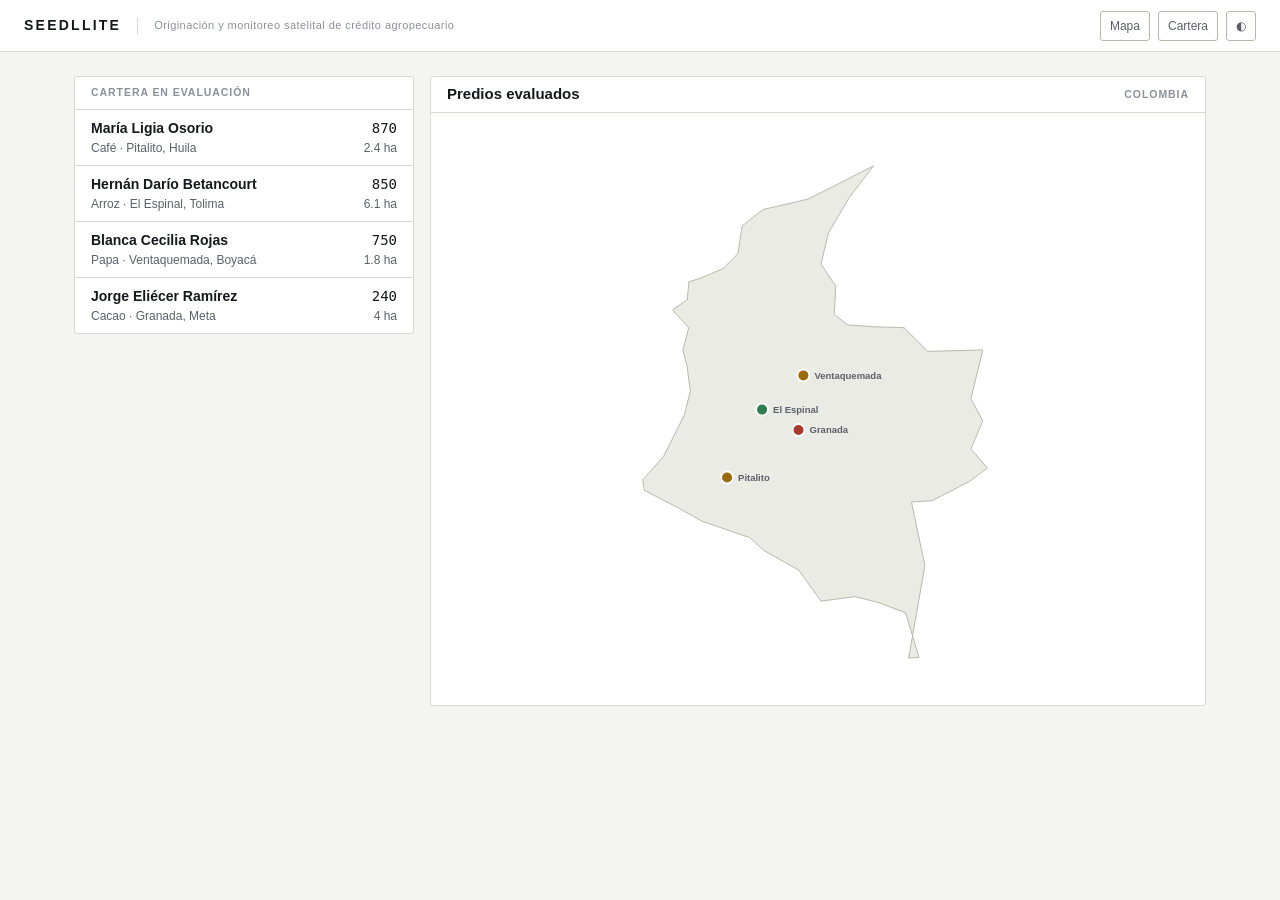
==== commit d9a95d97: "Merge remote-tracking branch 'origin/main'" ====
--- a/index.html
+++ b/index.html
@@ -4,41 +4,34 @@
 <meta charset="utf-8">
 <meta name="viewport" content="width=device-width, initial-scale=1">
 <title>SEEDLLITE — Puntaje de crédito agrícola desde imágenes satelitales</title>
-<meta name="description" content="Evaluación de riesgo crediticio agrícola construida desde nueve años de observaciones satelitales. Hackathon Colombia Tech Week 2026.">
-<link rel="icon" href="assets/favicon.svg" type="image/svg+xml">
+<meta name="description" content="Puntaje de crédito agrícola construido desde 10 años de imágenes satelitales. Hackathon Colombia Tech Week 2026.">
 <link rel="stylesheet" href="assets/app.css">
 </head>
 <body>
 
 <header class="barra">
-  <a class="marca" href="#mapa" aria-label="SEEDLLITE, ir al mapa de predios">
-    <svg viewBox="0 0 24 24" aria-hidden="true">
-      <path d="M12 21V9" fill="none" stroke="currentColor" stroke-width="1.7" stroke-linecap="round"/>
-      <path d="M12 12C7.8 12 5 9.6 5 5.5c4.2 0 7 2.4 7 6.5Z" fill="none" stroke="currentColor" stroke-width="1.7" stroke-linejoin="round"/>
-      <path d="M12 16c4.2 0 7-2.4 7-6.5-4.2 0-7 2.4-7 6.5Z" fill="none" stroke="currentColor" stroke-width="1.7" stroke-linejoin="round"/>
-    </svg>
-    <span>SEEDLLITE</span>
-  </a>
+  <span class="marca">SEEDLLITE</span>
   <span class="marca-sub">Originación y monitoreo satelital de crédito agropecuario</span>
-  <nav class="barra-fin" aria-label="Navegación principal">
+  <nav class="barra-fin">
     <button class="boton boton-icono" data-nav="mapa">Mapa</button>
     <button class="boton boton-icono" data-nav="cartera">Cartera</button>
-    <button class="boton boton-icono" id="tema" aria-label="Tema oscuro" aria-pressed="false">Claro</button>
+    <button class="boton boton-icono" id="tema" aria-label="Alternar tema claro y oscuro">◐</button>
   </nav>
 </header>
 
 <main class="lienzo" id="vista"></main>
 
-<footer class="pie-pagina">
-  <span>Datos de demostración. Productores ficticios; parcelas y series rotuladas según su origen.</span>
-  <span>Copernicus Sentinel-2 · licencia abierta</span>
-</footer>
-
 <!--
   ORDEN DE CARGA — importa, no hay bundler.
   El prefijo numérico de cada archivo ES su posición en esta lista.
-  Se usan scripts clásicos y el paquete global de datos para conservar la
-  apertura directa por file://. Ver ARQUITECTURA.md §2.
+
+  NO convertir estos scripts en módulos ES ni usar declaraciones de importación:
+  quedan sujetos a CORS y NO cargan bajo file://, lo que rompe el requisito de
+  abrir con doble clic (constitución V.4). Por la misma razón los datos entran
+  por etiqueta <script> y no por petición asíncrona. Ver ARQUITECTURA.md §2.
+
+  Redactado sin las cadenas literales que verificar.sh §3 busca: el guardián
+  hacía saltar la alarma con este mismo comentario que lo explica.
 -->
 <script src="data/datos.js"></script>
 <script src="assets/10-mapa.js"></script>
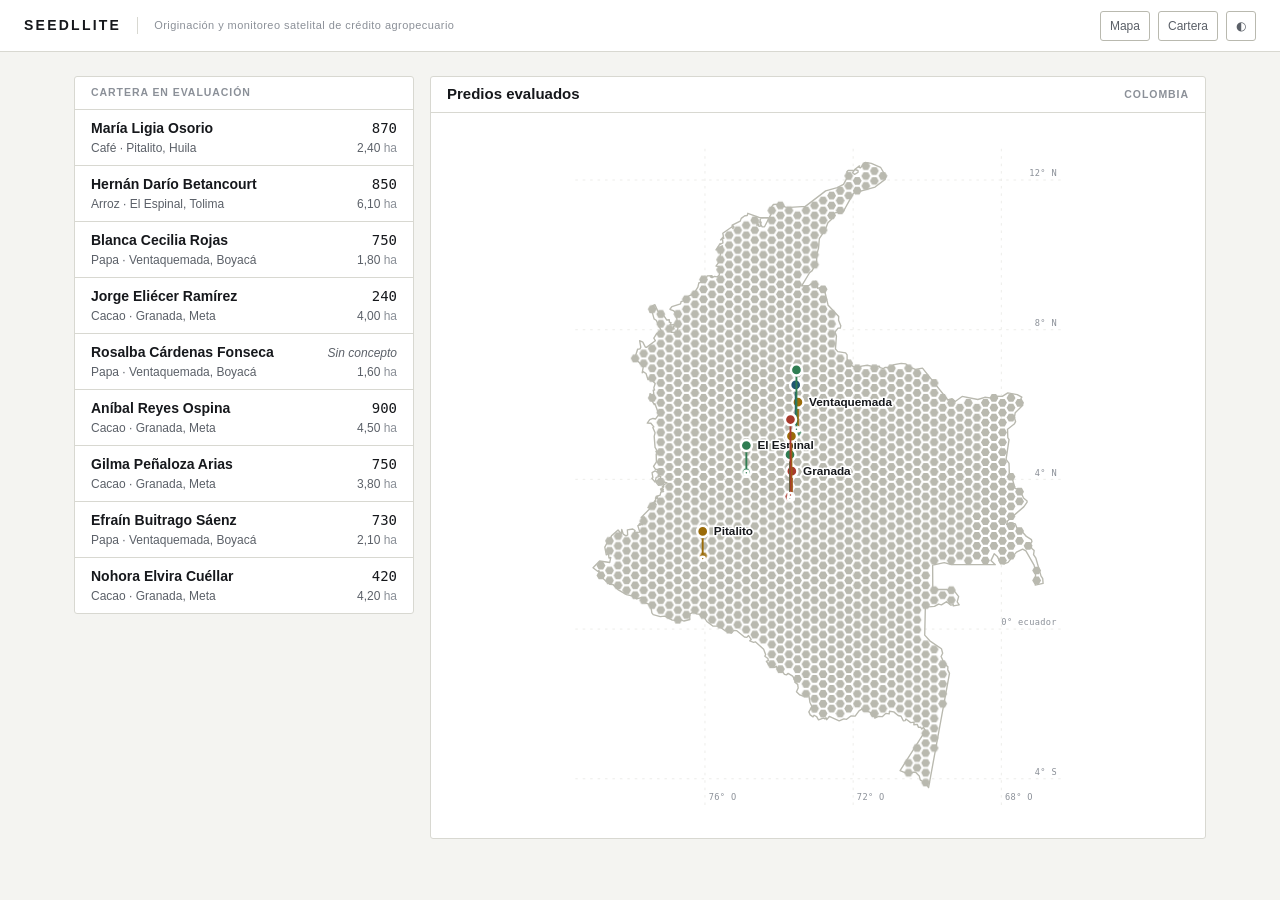
==== commit a3a04792: "app: portada de apertura y celdas de vuelta a hexagono PORTADA. Plano de titulo que se disuelve haci" ====
--- a/index.html
+++ b/index.html
@@ -18,6 +18,28 @@
     <button class="boton boton-icono" id="tema" aria-label="Alternar tema claro y oscuro">◐</button>
   </nav>
 </header>
+
+<!--
+  PORTADA — el plano de apertura.
+
+  Va en el HTML y no la construye el JavaScript a propósito: así pinta en el
+  primer fotograma, sin el parpadeo de un lienzo vacío mientras cargan los
+  scripts. 90-app.js la disuelve sola a los 2,2 s, o antes si se hace clic.
+
+  Solo aparece al entrar sin ruta (index.html a secas). Con ruta directa
+  —index.html#dictamen/meta-cacao— no se muestra: durante la grabación se salta
+  a cualquier toma sin tener que esperarla cada vez.
+-->
+<div id="portada">
+  <div class="portada-cuerpo">
+    <p class="portada-marca">SEEDLLITE</p>
+    <h1 class="portada-frase">Historial crediticio<br>construido desde el espacio</h1>
+    <div class="portada-regla"></div>
+    <p class="portada-pie">
+      Evaluación de riesgo crediticio agropecuario por análisis satelital
+    </p>
+  </div>
+</div>
 
 <main class="lienzo" id="vista"></main>
 
--- a/assets/app.css
+++ b/assets/app.css
@@ -526,3 +526,723 @@
 
 .delta-baja  { color: var(--alerta); }
 .delta-igual { color: var(--texto-3); }
+
+/* --------------------------------------------------------------------------
+   PULIDO — TAREA 6
+   -------------------------------------------------------------------------- */
+
+/* Transición de entrada entre pantallas.
+   No hace falta tocar el router: éste reemplaza el contenido de #vista, así que
+   sus hijos directos son nodos nuevos en cada pintado y la animación se dispara
+   sola. 180 ms — se percibe como continuidad sin hacer esperar al video. */
+#vista > * {
+  animation: vista-entra 0.18s ease-out both;
+}
+
+@keyframes vista-entra {
+  from { opacity: 0; transform: translateY(6px); }
+  to   { opacity: 1; transform: none; }
+}
+
+/* El veredicto queda fijo al desplazar.
+   En la toma del video se baja por la evidencia y el memorando; sin esto, el
+   puntaje —que es el elemento más importante de la pantalla— se pierde por
+   arriba justo cuando se está leyendo aquello que lo sustenta. */
+.dict-veredicto {
+  position: sticky;
+  top: var(--e3);
+}
+
+@media (max-width: 900px) {
+  .dict-veredicto { position: static; }
+}
+
+/* Quien haya pedido menos movimiento al sistema, no lo recibe. */
+@media (prefers-reduced-motion: reduce) {
+  #vista > * { animation: none; }
+}
+
+/* --------------------------------------------------------------------------
+   PANTALLA 5 — tabla de cartera
+   Variante multicolumna de .datos. La clase base reparte th{width:45%} porque
+   está pensada para tablas clave/valor de dos columnas; aquí hay siete y ese
+   ancho fijo hacía que los encabezados se solaparan.
+   -------------------------------------------------------------------------- */
+
+.datos-lista th {
+  width: auto;
+  white-space: nowrap;
+}
+
+.datos-lista th,
+.datos-lista td {
+  padding: 7px 10px;
+}
+
+.datos-lista th:first-child,
+.datos-lista td:first-child { padding-left: 0; }
+
+.datos-lista th:last-child,
+.datos-lista td:last-child {
+  padding-right: 0;
+  text-align: right;
+}
+
+/* "Aprobar con ajuste" se partía en tres líneas y desbordaba su celda. */
+.datos-lista .marca-riesgo { white-space: nowrap; }
+
+/* ==========================================================================
+   PULIDO v2 — que las cosas ocurran en pantalla en vez de aparecer ya hechas
+   ========================================================================== */
+
+/* --- pantalla 1: los pines caen sobre el mapa ---------------------------- */
+
+/* El contorno del país se traza a lápiz antes de que caigan los pines. El
+   dibujo lo gobierna 10-mapa.js, que necesita medir la longitud real del
+   borde; aquí solo se afina el trazo mientras se dibuja. */
+.mapa .pais {
+  stroke-linecap: round;
+}
+
+/* La caída.
+   La primera versión escalaba el pin desde pequeño con el origen abajo y usaba
+   una curva de desaceleración — o sea, frenaba al llegar. Las dos cosas juntas
+   se leían como si el pin BROTARA DEL SUELO, que es justo lo contrario.
+   La gravedad acelera: la curva de la caída es de entrada (lento → rápido), el
+   recorrido es largo para que se vea la dirección, y al tocar el mapa rebota
+   dos veces, cada vez menos. El retardo de cada pin lo pone 10-mapa.js. */
+.mapa .pin {
+  transform-box: fill-box;
+  transform-origin: 50% 100%;
+  animation: pin-cae 0.95s both, pin-aparece 0.16s ease-out both;
+}
+
+@keyframes pin-aparece {
+  from { opacity: 0; }
+  to   { opacity: 1; }
+}
+
+@keyframes pin-cae {
+  /* caída acelerada */
+  0%   { transform: translateY(-190px);
+         animation-timing-function: cubic-bezier(0.55, 0.06, 0.68, 0.19); }
+  /* impacto */
+  50%  { transform: translateY(0);
+         animation-timing-function: ease-out; }
+  /* primer rebote */
+  68%  { transform: translateY(-26px);
+         animation-timing-function: cubic-bezier(0.55, 0.06, 0.68, 0.19); }
+  84%  { transform: translateY(0);
+         animation-timing-function: ease-out; }
+  /* segundo rebote, ya corto */
+  93%  { transform: translateY(-8px);
+         animation-timing-function: cubic-bezier(0.55, 0.06, 0.68, 0.19); }
+  100% { transform: translateY(0); }
+}
+
+/* --- pantalla 3: los pasos entran encadenados ---------------------------- */
+
+.paso {
+  animation: paso-entra 0.26s ease-out both;
+}
+
+@keyframes paso-entra {
+  from { opacity: 0; transform: translateY(-4px); }
+  to   { opacity: 1; transform: none; }
+}
+
+/* Cursor de escritura del memorando. Va como ::after de la clase y no como
+   nodo dentro del texto, así el contenido sigue entrando por textContent. */
+.escribiendo::after {
+  content: "▍";
+  margin-left: 1px;
+  color: var(--acento);
+  animation: cursor-parpadea 1s steps(1, end) infinite;
+}
+
+@keyframes cursor-parpadea {
+  0%, 49%   { opacity: 1; }
+  50%, 100% { opacity: 0; }
+}
+
+/* --- pantalla 4: las barras crecen -------------------------------------- */
+
+.eje-barra {
+  transition: width 0.75s cubic-bezier(0.2, 0.8, 0.2, 1);
+}
+
+/* El puntaje en versalitas tabulares: al contar, los dígitos no bailan. */
+.puntaje { font-variant-numeric: tabular-nums; }
+
+/* --- estados de interacción --------------------------------------------- */
+
+.predio-item {
+  transition: background 0.15s ease, border-color 0.15s ease;
+}
+
+.predio-item:hover,
+.predio-item:focus-visible {
+  background: var(--superficie-2);
+  outline: none;
+}
+
+.mapa .pin { cursor: pointer; }
+
+.mapa .pin circle {
+  transition: r 0.15s ease, filter 0.15s ease;
+}
+
+.mapa .pin:hover circle,
+.mapa .pin:focus-visible circle {
+  r: 8;
+  filter: brightness(1.25);
+}
+
+.mapa .pin:focus-visible { outline: none; }
+.mapa .pin:focus-visible text { text-decoration: underline; }
+
+.datos-lista tbody tr,
+.datos-lista tr {
+  transition: background 0.15s ease;
+}
+
+.datos-lista tr:hover { background: var(--superficie-2); }
+
+.boton {
+  transition: background 0.15s ease, border-color 0.15s ease, transform 0.08s ease;
+}
+
+.boton:active { transform: translateY(1px); }
+
+/* --- accesibilidad ------------------------------------------------------- */
+
+@media (prefers-reduced-motion: reduce) {
+  .mapa .pin,
+  .mapa .pais,
+  .paso { animation: none; }
+  .eje-barra { transition: none; }
+  .escribiendo::after { animation: none; }
+}
+
+/* ==========================================================================
+   PANTALLA 5 — cartera reconstruida
+   Es la única vista que muestra las cuatro solicitudes juntas: aquí se ve de
+   un golpe que el modelo no aprueba todo. Por eso lleva resumen arriba y
+   explicación al pie — quien entra no tiene a nadie que se lo cuente.
+   ========================================================================== */
+
+.cart-intro {
+  margin: 0 0 var(--e3);
+  max-width: 62ch;
+  color: var(--texto-2);
+  font-size: 13px;
+  line-height: 1.6;
+}
+
+/* --- resumen de cartera --------------------------------------------------- */
+
+.kpis {
+  display: grid;
+  grid-template-columns: repeat(auto-fit, minmax(150px, 1fr));
+  gap: 1px;
+  margin-bottom: var(--e4);
+  background: var(--borde);
+  border: 1px solid var(--borde);
+  border-radius: var(--r);
+  overflow: hidden;
+}
+
+.kpi {
+  padding: var(--e3);
+  background: var(--superficie);
+}
+
+.kpi-cifra {
+  display: block;
+  font-family: var(--mono);
+  font-size: 22px;
+  font-weight: 700;
+  line-height: 1.15;
+  font-variant-numeric: tabular-nums;
+}
+
+.kpi-de {
+  margin-left: 3px;
+  font-size: 14px;
+  font-weight: 400;
+  color: var(--texto-3);
+}
+
+.kpi-rotulo {
+  display: block;
+  margin-top: 5px;
+  font-size: 11px;
+  letter-spacing: 0.04em;
+  text-transform: uppercase;
+  color: var(--texto-2);
+}
+
+/* --- tabla ---------------------------------------------------------------- */
+
+.datos-lista th.num { text-align: right; }
+
+.cart-tabla th {
+  padding-bottom: var(--e2);
+  font-size: 11px;
+  letter-spacing: 0.04em;
+  text-transform: uppercase;
+  border-bottom: 1px solid var(--borde-fuerte);
+}
+
+.cart-tabla td { vertical-align: top; padding-top: var(--e2); padding-bottom: var(--e2); }
+
+.cart-nombre { font-weight: 600; }
+
+.cart-meta {
+  margin-top: 2px;
+  font-size: 11.5px;
+  font-weight: 400;
+  color: var(--texto-2);
+}
+
+/* El puntaje con su barra: el número dice cuánto y la barra dice dónde cae. */
+.cart-puntaje { font-weight: 700; font-variant-numeric: tabular-nums; }
+
+.cart-riel {
+  height: 3px;
+  margin-top: 4px;
+  margin-left: auto;
+  width: 68px;
+  border-radius: 2px;
+  background: var(--superficie-2);
+  overflow: hidden;
+}
+
+.cart-barra {
+  height: 100%;
+  border-radius: 2px;
+  transition: width 0.75s cubic-bezier(0.2, 0.8, 0.2, 1);
+}
+
+.riesgo-barra-bajo    { background: var(--favorable); }
+.riesgo-barra-medio   { background: var(--alerta); }
+.riesgo-barra-alto    { background: var(--critico); }
+.riesgo-barra-rechazo { background: var(--critico); }
+
+/* La fila rechazada se distingue sin gritar. */
+.cart-tabla .fila-rechazo .cart-nombre { color: var(--critico); }
+
+/* --- nota al pie ---------------------------------------------------------- */
+
+.cart-nota {
+  margin: var(--e4) 0 0;
+  padding-top: var(--e3);
+  max-width: 78ch;
+  border-top: 1px solid var(--borde);
+  color: var(--texto-2);
+  font-size: 12.5px;
+  line-height: 1.65;
+}
+
+.cart-nota strong { color: var(--texto); }
+
+/* ==========================================================================
+   MAPA v2 — malla hexagonal y agujas
+   La malla no es adorno: Sentinel-2 lee el territorio como una cuadrícula de
+   celdas y el producto entero consiste en mirar celda por celda. Que el mapa
+   esté hecho de celdas explica el producto sin una sola palabra.
+   ========================================================================== */
+
+/* Con malla debajo, el contorno deja de rellenarse: pasa a ser solo el borde
+   que define la silueta. Si conservara el relleno taparía las celdas. */
+.mapa .pais {
+  fill: none;
+  stroke: var(--borde-fuerte);
+  stroke-width: 1.1;
+}
+
+/* --- la malla ------------------------------------------------------------ */
+
+.mapa .hex {
+  /* Sin borde y dibujada al 78% de su paso: la separación entre celdas es
+     hueco real, no una línea. Es lo que hace que se lean como puntos de una
+     superficie muestreada y no como un mosaico continuo. */
+  fill: var(--borde-fuerte);
+  stroke: none;
+  transform-box: fill-box;
+  transform-origin: center;
+  animation: hex-acomoda 0.38s cubic-bezier(0.2, 0.85, 0.3, 1.06) both;
+}
+
+/* Cada celda entra girada y pequeña, y se asienta en su sitio. El retardo lo
+   pone 10-mapa.js: de norte a sur, con un desorden corto encima para que no se
+   lea como un barrido mecánico. */
+@keyframes hex-acomoda {
+  from { opacity: 0; transform: scale(0.15) rotate(-25deg); }
+  to   { opacity: 1; transform: scale(1) rotate(0); }
+}
+
+/* Las cuatro celdas con predio evaluado. El color lo pone JS, con la decisión
+   del dictamen: es el único dato que la malla representa. */
+.mapa .hex-predio { stroke: var(--superficie); stroke-width: 0.9; }
+
+/* --- las agujas ---------------------------------------------------------- */
+
+.mapa .aguja-tallo {
+  stroke-width: 1.5;
+  stroke-linecap: round;
+}
+
+.mapa .aguja-cabeza {
+  stroke: var(--superficie);
+  stroke-width: 1.5;
+  transition: r 0.15s ease;
+}
+
+.mapa .aguja-punta { stroke: none; }
+
+/* Onda de impacto: nace en la punta cuando la aguja se clava. */
+.mapa .aguja-onda {
+  stroke-width: 1.2;
+  animation: aguja-onda 0.75s ease-out both;
+}
+
+@keyframes aguja-onda {
+  from { r: 2;  opacity: 0.85; }
+  to   { r: 18; opacity: 0; }
+}
+
+/* La caída de una aguja no rebota como una pelota: se clava, retrocede apenas
+   y se queda quieta. Por eso los rebotes son mucho más cortos que antes. */
+.mapa .pin {
+  animation: pin-cae 0.82s both, pin-aparece 0.14s ease-out both;
+}
+
+@keyframes pin-cae {
+  0%   { transform: translateY(-260px);
+         animation-timing-function: cubic-bezier(0.5, 0, 0.75, 0); }
+  62%  { transform: translateY(0);
+         animation-timing-function: ease-out; }
+  74%  { transform: translateY(-9px);
+         animation-timing-function: cubic-bezier(0.5, 0, 0.75, 0); }
+  87%  { transform: translateY(0);
+         animation-timing-function: ease-out; }
+  94%  { transform: translateY(-3px);
+         animation-timing-function: cubic-bezier(0.5, 0, 0.75, 0); }
+  100% { transform: translateY(0); }
+}
+
+.mapa .pin:hover .aguja-cabeza,
+.mapa .pin:focus-visible .aguja-cabeza { r: 6.5; }
+
+.mapa .pin text {
+  font-family: var(--sans);
+  font-size: 9.5px;
+  font-weight: 600;
+  fill: var(--texto);
+  paint-order: stroke;
+  stroke: var(--superficie);
+  stroke-width: 2.5px;
+  stroke-linejoin: round;
+}
+
+@media (prefers-reduced-motion: reduce) {
+  .mapa .hex,
+  .mapa .aguja-onda { animation: none; }
+}
+
+/* --------------------------------------------------------------------------
+   Bandas de eventos climáticos — se levantan al paso del trazo
+   El retardo de cada una lo pone 20-grafica-ndvi.js a partir de su posición en
+   el eje: la banda sube en el instante en que la línea de la serie llega a
+   ella. Así el fenómeno no está "puesto ahí" sino que aparece cuando toca.
+   -------------------------------------------------------------------------- */
+
+.banda-sequia,
+.banda-lluvia {
+  transform-box: fill-box;
+  transform-origin: bottom;
+  animation: banda-sube 0.55s cubic-bezier(0.2, 0.85, 0.25, 1) both;
+}
+
+@keyframes banda-sube {
+  from { transform: scaleY(0); opacity: 0; }
+  to   { transform: scaleY(1); opacity: 1; }
+}
+
+.banda-texto {
+  animation: banda-texto-entra 0.45s ease-out both;
+}
+
+@keyframes banda-texto-entra {
+  from { opacity: 0; }
+  to   { opacity: 1; }
+}
+
+@media (prefers-reduced-motion: reduce) {
+  .banda-sequia,
+  .banda-lluvia,
+  .banda-texto { animation: none; }
+}
+
+/* ==========================================================================
+   CONTRATO v1.2 — el estado "sin concepto"
+   No es un rechazo ni una aprobación: es la ausencia de concepto. Va en tono
+   neutro deliberadamente. Pintarlo de rojo sería cometer justo el error que la
+   regla existe para evitar — leer "no pude evaluar" como "no".
+   ========================================================================== */
+
+.decision-aplazar {
+  color: var(--texto-2);
+  background: var(--superficie-2);
+}
+
+.riesgo-sin_concepto {
+  background: var(--superficie-2);
+  color: var(--texto-2);
+}
+
+/* El puntaje 0 no se muestra: un 0 gigante se lee como el peor puntaje
+   posible, y es lo contrario — no hay puntaje porque no hay con qué. */
+.puntaje-nulo {
+  font-family: var(--sans);
+  font-size: 30px;
+  font-weight: 600;
+  line-height: 1.1;
+  color: var(--texto-2);
+}
+
+.cart-nulo {
+  color: var(--texto-2);
+  font-size: 12px;
+  font-style: italic;
+}
+
+/* --------------------------------------------------------------------------
+   Capturas satelitales — secuencia temporal del predio
+   Los SVG traen la foto de Copernicus embebida más el polígono declarado y la
+   rejilla de medición dibujados encima.
+   -------------------------------------------------------------------------- */
+
+.satelite {
+  display: grid;
+  grid-template-columns: repeat(auto-fit, minmax(130px, 1fr));
+  gap: var(--e2);
+}
+
+.satelite-corte { margin: 0; }
+
+.satelite-corte img {
+  display: block;
+  width: 100%;
+  height: auto;
+  border: 1px solid var(--borde);
+  border-radius: var(--r);
+  background: var(--superficie-2);
+}
+
+.satelite-corte figcaption {
+  margin-top: 4px;
+  font-family: var(--mono);
+  font-size: 11px;
+  letter-spacing: 0.04em;
+  color: var(--texto-2);
+  text-align: center;
+}
+
+/* ==========================================================================
+   REJILLA DE MEDICIÓN DEL ÁREA
+   El otro extremo del zoom que arranca en el mapa: allá el país era una malla
+   de celdas, aquí la parcela es una malla de 16.
+   Y a diferencia de la malla del mapa, ESTA sí lleva color de dato — porque el
+   dato existe: NDVI mediano y amplitud medidos celda por celda, con umbrales
+   declarados en el propio JSON.
+   ========================================================================== */
+
+.rej-cuerpo {
+  display: grid;
+  grid-template-columns: minmax(190px, 260px) 1fr;
+  gap: var(--e4);
+  align-items: start;
+}
+
+@media (max-width: 900px) {
+  .rej-cuerpo { grid-template-columns: 1fr; }
+}
+
+.rejilla-med {
+  display: grid;
+  gap: 3px;
+}
+
+.rej-celda {
+  position: relative;
+  aspect-ratio: 1;
+  display: flex;
+  align-items: center;
+  justify-content: center;
+  border-radius: 2px;
+  font-family: var(--mono);
+  font-size: 10.5px;
+  font-variant-numeric: tabular-nums;
+  cursor: default;
+  animation: rej-entra 0.3s cubic-bezier(0.2, 0.85, 0.3, 1.05) both;
+}
+
+/* Celda con actividad agrícola: NDVI sobre el umbral de vegetación Y amplitud
+   sobre el umbral de manejo. Las dos condiciones, no una. */
+.rej-si {
+  background: var(--favorable-bg);
+  color: var(--favorable);
+  box-shadow: inset 0 0 0 1px var(--favorable);
+}
+
+/* Sin actividad. Puede estar verde: verde sin amplitud es monte, no cultivo. */
+.rej-no {
+  background: var(--superficie-2);
+  color: var(--texto-3);
+  box-shadow: inset 0 0 0 1px var(--borde);
+}
+
+@keyframes rej-entra {
+  from { opacity: 0; transform: scale(0.55); }
+  to   { opacity: 1; transform: scale(1); }
+}
+
+.rej-lectura p {
+  margin: 0 0 var(--e2);
+  max-width: 60ch;
+  font-size: 12.5px;
+  line-height: 1.65;
+  color: var(--texto-2);
+}
+
+.rej-lectura strong { color: var(--texto); }
+
+@media (prefers-reduced-motion: reduce) {
+  .rej-celda { animation: none; }
+}
+
+/* --------------------------------------------------------------------------
+   Retículo de coordenadas
+   Paralelos y meridianos cada 4°, trazados con la misma proyección que el
+   contorno y los predios. Es lo que convierte una silueta en un mapa: la
+   referencia que permite decir dónde está algo.
+   -------------------------------------------------------------------------- */
+
+.mapa .reticulo { pointer-events: none; }
+
+.mapa .ret-linea {
+  stroke: var(--borde);
+  stroke-width: 0.5;
+  stroke-dasharray: 2 4;
+  opacity: 0.7;
+}
+
+.mapa .ret-texto {
+  font-family: var(--mono);
+  font-size: 7px;
+  letter-spacing: 0.04em;
+  fill: var(--texto-3);
+}
+
+/* La unidad pesa menos que la cifra: convención de terminal financiero. El
+   símbolo de moneda y la unidad van en un tono más claro porque lo que se lee
+   es la magnitud; "$" y "ha" solo dicen en qué se está midiendo. */
+.unidad {
+  color: var(--texto-3);
+  font-weight: 400;
+}
+
+/* ==========================================================================
+   PORTADA — el plano de apertura
+   Ocupa los 2,2 s que el mapa ya necesitaba para trazarse: al disolverse, el
+   país está apareciendo detrás. No hace esperar a nadie.
+   ========================================================================== */
+
+#portada {
+  position: fixed;
+  inset: 0;
+  z-index: 50;
+  display: flex;
+  align-items: center;
+  justify-content: center;
+  padding: var(--e4);
+  background: var(--fondo);
+  cursor: pointer;
+}
+
+.portada-cuerpo {
+  max-width: 620px;
+  text-align: center;
+}
+
+.portada-marca {
+  margin: 0;
+  font-size: 13px;
+  font-weight: 700;
+  letter-spacing: 0.42em;
+  color: var(--acento);
+  animation: portada-marca 0.6s ease-out both;
+}
+
+.portada-frase {
+  margin: var(--e3) 0 0;
+  font-size: clamp(26px, 4.2vw, 40px);
+  font-weight: 600;
+  line-height: 1.22;
+  letter-spacing: -0.015em;
+  animation: portada-sube 0.75s cubic-bezier(0.2, 0.8, 0.25, 1) 0.18s both;
+}
+
+.portada-regla {
+  height: 1px;
+  margin: var(--e4) auto 0;
+  background: var(--borde-fuerte);
+  animation: portada-regla 0.7s cubic-bezier(0.2, 0.8, 0.25, 1) 0.5s both;
+}
+
+.portada-pie {
+  margin: var(--e3) 0 0;
+  font-size: 12.5px;
+  letter-spacing: 0.02em;
+  color: var(--texto-2);
+  animation: portada-sube 0.7s ease-out 0.72s both;
+}
+
+@keyframes portada-marca {
+  from { opacity: 0; letter-spacing: 0.62em; }
+  to   { opacity: 1; letter-spacing: 0.42em; }
+}
+
+@keyframes portada-sube {
+  from { opacity: 0; transform: translateY(10px); }
+  to   { opacity: 1; transform: none; }
+}
+
+/* La regla se abre desde el centro: separa la marca del resto sin ser una raya
+   que ya estaba ahí. */
+@keyframes portada-regla {
+  from { width: 0; opacity: 0; }
+  to   { width: 220px; opacity: 1; }
+}
+
+/* Al salir se disuelve y se aleja un punto, para que el mapa que ya está
+   detrás parezca acercarse. */
+.portada-sale {
+  animation: portada-sale 0.6s ease-in both;
+  pointer-events: none;
+}
+
+@keyframes portada-sale {
+  from { opacity: 1; transform: scale(1); }
+  to   { opacity: 0; transform: scale(1.04); }
+}
+
+@media (prefers-reduced-motion: reduce) {
+  .portada-marca,
+  .portada-frase,
+  .portada-regla,
+  .portada-pie { animation: none; }
+  .portada-regla { width: 220px; }
+}
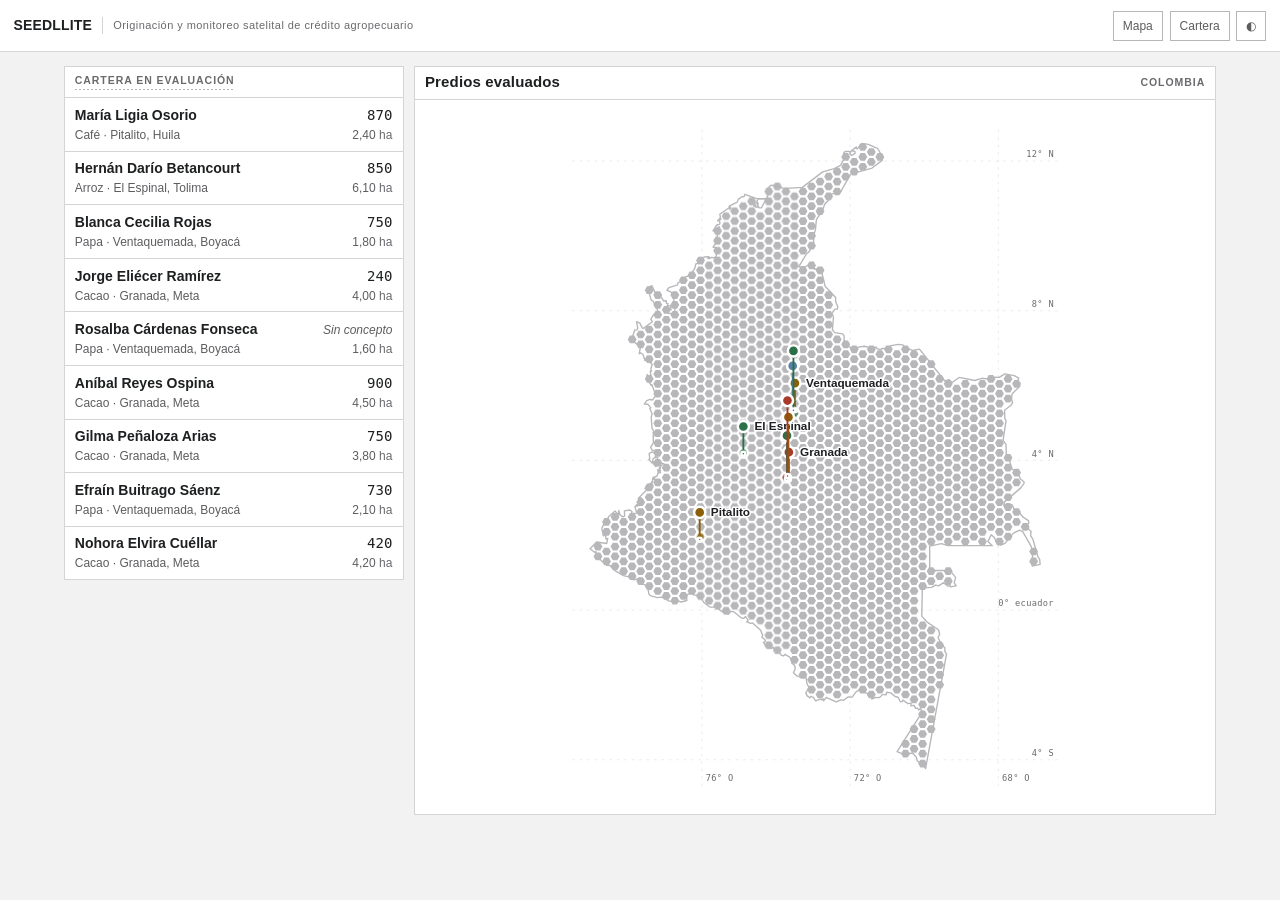
==== commit 2abd2ce5: "app: glosario flotante — la explicacion sale del cuerpo de la pantalla La pantalla llevaba texto exp" ====
--- a/index.html
+++ b/index.html
@@ -59,6 +59,7 @@
 <script src="assets/10-mapa.js"></script>
 <script src="assets/20-grafica-ndvi.js"></script>
 <script src="assets/30-vistas.js"></script>
+<script src="assets/40-tooltips.js"></script>
 <script src="assets/90-app.js"></script>
 
 </body>
--- a/assets/app.css
+++ b/assets/app.css
@@ -9,49 +9,89 @@
    alineadas. Nada de degradados, nada de emojis decorativos.
    ========================================================================== */
 
+
+/* Paleta: sistema "Industry" de Laura fusionado con la semántica de SEEDLLITE.
+   Dos tokens de acento porque #5980a6 da 3,71:1: alcanza para iconos y texto
+   grande, no para párrafo. Para texto normal va --acento-texto (5,78:1).
+   Corregidos --texto-3 (estaba en 2,91:1) y --alerta (4,25:1).
+   La escala de espaciado NO se cambió: la de Industry es más densa y
+   comprimiría layouts ya afinados. */
+
 :root {
-  /* --- superficie ------------------------------------------------------- */
-  --fondo:        #f4f4f1;
+  /* --- superficie · el fondo técnico de Industry ------------------------ */
+  --fondo:        #f2f2f3;
   --superficie:   #ffffff;
-  --superficie-2: #ebebe6;
-  --borde:        #d8d8d1;
-  --borde-fuerte: #b9b9af;
+  --superficie-2: #e9e9ea;
+  --borde:        #d4d4d7;   /* neutral-300 */
+  --borde-fuerte: #b7b7ba;   /* neutral-400 */
+  --borde-pelo:   color-mix(in srgb, #1d1f20 16%, transparent);
 
   /* --- texto ------------------------------------------------------------ */
-  --texto:        #16181c;
-  --texto-2:      #5b6068;
-  --texto-3:      #8b9098;
-
-  /* --- acento institucional --------------------------------------------- */
-  --acento:       #1f5673;
-  --acento-suave: #e3edf3;
-
-  /* --- semántica de riesgo ---------------------------------------------- */
-  --favorable:    #2f7d52;
+  --texto:        #1d1f20;
+  --texto-2:      #5d5d60;   /* neutral-700 */
+  --texto-3:      #6a6a6e;   /* corregido: estaba en 2,91:1 */
+
+  /* --- acento institucional · azul acero -------------------------------- */
+  --acento:        #5980a6;  /* rellenos, bordes, iconos, texto GRANDE */
+  --acento-texto:  #416180;  /* accent-700 — texto de tamaño normal */
+  --acento-fuerte: #2c455d;  /* accent-800 — estado presionado */
+  --acento-suave:  #eef6ff;  /* accent-100 — fondos teñidos */
+  --acento-borde:  #b5d9fd;  /* accent-300 */
+
+  /* --- rampa tonal completa, para data-viz ------------------------------ */
+  --acento-100: #eef6ff;  --acento-200: #d6ebff;  --acento-300: #b5d9fd;
+  --acento-400: #94bce3;  --acento-500: #749dc4;  --acento-600: #597ea3;
+  --acento-700: #416180;  --acento-800: #2c455d;  --acento-900: #1d2d3d;
+
+  /* --- semántica de riesgo · atada a evidencia[].tipo del contrato ------ */
+  --favorable:    #2b7048;
   --favorable-bg: #e6f2eb;
-  --alerta:       #9a6b09;
+  --alerta:       #8a5f08;   /* corregido: estaba en 4,25:1 */
   --alerta-bg:    #f8efd9;
   --critico:      #a83a2c;
   --critico-bg:   #f8e6e3;
 
-  /* --- NDVI ------------------------------------------------------------- */
-  --ndvi-linea:   #2f7d52;
-  --ndvi-area:    rgba(47, 125, 82, 0.13);
+  /* --- el cuarto estado: el sistema no puede emitir concepto ------------ */
+  /* Neutro a propósito. Ni rojo ni verde: no es un rechazo ni una
+     aprobación. Pintarlo de rojo sería el error que la regla evita. */
+  --aplazar:      #5d5d60;
+  --aplazar-bg:   #e9e9ea;
+
+  /* --- NDVI y bandas climáticas ----------------------------------------- */
+  --ndvi-linea:   #2b7048;
+  --ndvi-area:    rgba(43, 112, 72, 0.13);
+  --ndvi-punto-interpolado: #b7b7ba;   /* mes sin observación utilizable */
   --banda-sequia: rgba(168, 58, 44, 0.10);
-  --banda-lluvia: rgba(31, 86, 115, 0.10);
-
-  /* --- métrica ---------------------------------------------------------- */
-  --r:      3px;
-  --e1:     4px;
-  --e2:     8px;
-  --e3:    16px;
-  --e4:    24px;
-  --e5:    40px;
-
-  --sans: ui-sans-serif, -apple-system, "Segoe UI", Roboto, Helvetica, Arial, sans-serif;
+  --banda-lluvia: rgba(89, 128, 166, 0.12);
+
+  /* --- métrica · densidad 0,85 y radio 4px de Industry ------------------ */
+  --r:      0px;      /* Industry: esquina recta. Los objetos son de plano */
+  --r-suave: 4px;     /* solo donde una esquina recta sea agresiva */
+  --e1:  3.4px;  --e2:  6.8px;  --e3: 10.2px;
+  --e4: 13.6px;  --e5:   20px;  --e6:   34px;
+
+  --pelo: 1px;        /* el borde de un pelo de todo objeto enmarcado */
+
+  --sans: "Barlow", ui-sans-serif, -apple-system, "Segoe UI", Roboto, Helvetica, Arial, sans-serif;
+  --display: "Barlow Condensed", "Arial Narrow", var(--sans);
   --mono: ui-monospace, "SF Mono", Menlo, Consolas, monospace;
-}
-
+
+  /* --- elevación · Industry usa sombras muy contenidas ------------------ */
+  --sombra-1: 0 1px 2px rgba(29, 31, 32, 0.06);
+  --sombra-2: 0 2px 8px rgba(29, 31, 32, 0.08);
+  --sombra-3: 0 8px 24px rgba(29, 31, 32, 0.10);
+
+  /* --- motion · exponencial de salida, sin sobrepaso -------------------- */
+  --sal: cubic-bezier(0.22, 1, 0.36, 1);
+  --sal-rapida: cubic-bezier(0.16, 1, 0.3, 1);
+}
+
+/* ==========================================================================
+   TEMA OSCURO
+   Industry no define uno. Este conserva el de SEEDLLITE y le mapea la rampa
+   de Industry: sobre fondo oscuro el acento sube de paso (400 en vez de 700),
+   que es la regla inversa a la del fondo claro.
+   ========================================================================== */
 @media (prefers-color-scheme: dark) {
   :root:not([data-tema="claro"]) {
     --fondo:        #0e1013;
@@ -59,25 +99,37 @@
     --superficie-2: #1e2228;
     --borde:        #2a2f36;
     --borde-fuerte: #3d434c;
+    --borde-pelo:   color-mix(in srgb, #e7e9ec 18%, transparent);
 
     --texto:        #e7e9ec;
     --texto-2:      #9aa1ab;
-    --texto-3:      #6b727c;
-
-    --acento:       #6fb3d6;
-    --acento-suave: #16303e;
-
-    --favorable:    #5fbf8a;
-    --favorable-bg: #14301f;
-    --alerta:       #d9a83c;
-    --alerta-bg:    #33280d;
-    --critico:      #e0705f;
-    --critico-bg:   #351a16;
-
-    --ndvi-linea:   #5fbf8a;
-    --ndvi-area:    rgba(95, 191, 138, 0.15);
-    --banda-sequia: rgba(224, 112, 95, 0.13);
-    --banda-lluvia: rgba(111, 179, 214, 0.13);
+    --texto-3:      #7b828c;
+
+    --acento:        #94bce3;   /* accent-400 */
+    --acento-texto:  #b5d9fd;   /* accent-300 — texto sobre fondo oscuro */
+    --acento-fuerte: #d6ebff;
+    --acento-suave:  #1d2d3d;
+    --acento-borde:  #2c455d;
+
+    --favorable:    #6fc08d;
+    --favorable-bg: #14251b;
+    --alerta:       #e0b357;
+    --alerta-bg:    #2a2113;
+    --critico:      #e88374;
+    --critico-bg:   #2b1714;
+
+    --aplazar:      #9aa1ab;
+    --aplazar-bg:   #1e2228;
+
+    --ndvi-linea:   #6fc08d;
+    --ndvi-area:    rgba(111, 192, 141, 0.14);
+    --ndvi-punto-interpolado: #4a5058;
+    --banda-sequia: rgba(232, 131, 116, 0.12);
+    --banda-lluvia: rgba(148, 188, 227, 0.12);
+
+    --sombra-1: 0 1px 2px rgba(0, 0, 0, 0.4);
+    --sombra-2: 0 2px 8px rgba(0, 0, 0, 0.5);
+    --sombra-3: 0 8px 24px rgba(0, 0, 0, 0.6);
   }
 }
 
@@ -87,22 +139,39 @@
   --superficie-2: #1e2228;
   --borde:        #2a2f36;
   --borde-fuerte: #3d434c;
+  --borde-pelo:   color-mix(in srgb, #e7e9ec 18%, transparent);
+
   --texto:        #e7e9ec;
   --texto-2:      #9aa1ab;
-  --texto-3:      #6b727c;
-  --acento:       #6fb3d6;
-  --acento-suave: #16303e;
-  --favorable:    #5fbf8a;
-  --favorable-bg: #14301f;
-  --alerta:       #d9a83c;
-  --alerta-bg:    #33280d;
-  --critico:      #e0705f;
-  --critico-bg:   #351a16;
-  --ndvi-linea:   #5fbf8a;
-  --ndvi-area:    rgba(95, 191, 138, 0.15);
-  --banda-sequia: rgba(224, 112, 95, 0.13);
-  --banda-lluvia: rgba(111, 179, 214, 0.13);
-}
+  --texto-3:      #7b828c;
+
+  --acento:        #94bce3;   /* accent-400 */
+  --acento-texto:  #b5d9fd;   /* accent-300 — texto sobre fondo oscuro */
+  --acento-fuerte: #d6ebff;
+  --acento-suave:  #1d2d3d;
+  --acento-borde:  #2c455d;
+
+  --favorable:    #6fc08d;
+  --favorable-bg: #14251b;
+  --alerta:       #e0b357;
+  --alerta-bg:    #2a2113;
+  --critico:      #e88374;
+  --critico-bg:   #2b1714;
+
+  --aplazar:      #9aa1ab;
+  --aplazar-bg:   #1e2228;
+
+  --ndvi-linea:   #6fc08d;
+  --ndvi-area:    rgba(111, 192, 141, 0.14);
+  --ndvi-punto-interpolado: #4a5058;
+  --banda-sequia: rgba(232, 131, 116, 0.12);
+  --banda-lluvia: rgba(148, 188, 227, 0.12);
+
+  --sombra-1: 0 1px 2px rgba(0, 0, 0, 0.4);
+  --sombra-2: 0 2px 8px rgba(0, 0, 0, 0.5);
+  --sombra-3: 0 8px 24px rgba(0, 0, 0, 0.6);
+}
+
 
 /* ========================================================================== */
 
@@ -1123,6 +1192,29 @@
   .rej-celda { animation: none; }
 }
 
+/* ==========================================================================
+   MARCO DE PLANO — la firma visual del sistema "Industry"
+   Un objeto enmarcado es un DIBUJO DE LÍNEA: transparente, esquina recta,
+   borde de un pelo y cuatro marcas de registro. No una tarjeta rellena.
+   El botón primario es el único objeto sólido de la pantalla.
+   ========================================================================== */
+.plano { position: relative; border: 1px solid var(--borde-pelo);
+         border-radius: 0; background: transparent; }
+.plano > .esq { position: absolute; width: 9px; height: 9px;
+                pointer-events: none; color: var(--acento); }
+.plano > .esq::before, .plano > .esq::after {
+  content: ""; position: absolute; background: currentColor; }
+.plano > .esq::before { left: 0; top: 4px; width: 9px; height: 1px; }
+.plano > .esq::after  { top: 0; left: 4px; width: 1px; height: 9px; }
+.plano > .si { top: -5px; left: -5px; }   .plano > .sd { top: -5px; right: -5px; }
+.plano > .ii { bottom: -5px; left: -5px; } .plano > .id { bottom: -5px; right: -5px; }
+
+/* Titulares condensados, como pide el sistema. */
+h1, h2, h3, .marca { font-family: var(--display); letter-spacing: 0.01em; }
+
+/* Foco de teclado tematizado, nunca el anillo azul por defecto. */
+:focus-visible { outline: 2px solid var(--acento); outline-offset: 2px; }
+::selection { background: var(--acento-200); color: var(--texto); }
 /* --------------------------------------------------------------------------
    Retículo de coordenadas
    Paralelos y meridianos cada 4°, trazados con la misma proyección que el
@@ -1246,3 +1338,58 @@
   .portada-pie { animation: none; }
   .portada-regla { width: 220px; }
 }
+
+/* ==========================================================================
+   GLOSARIO FLOTANTE — el texto explicativo sale del cuerpo de la pantalla
+   La explicacion se pega al termino en vez de ocupar renglones. La pantalla
+   queda mas limpia y el contenido queda MAS completo, no menos.
+   ========================================================================== */
+
+.con-tip {
+  cursor: help;
+  /* Subrayado punteado: se ve que hay algo detras sin gritar. Va por
+     background y no por border-bottom, que empujaria el renglon. */
+  background-image: linear-gradient(to right,
+      var(--borde-fuerte) 0 2px, transparent 2px 4px);
+  background-repeat: repeat-x;
+  background-position: 0 100%;
+  background-size: 4px 1px;
+  padding-bottom: 1px;
+}
+.con-tip:hover, .con-tip:focus-visible { color: var(--acento-texto); }
+
+.tip {
+  position: fixed;
+  z-index: 200;
+  max-width: 330px;
+  padding: var(--e3) var(--e3) calc(var(--e3) + 2px);
+  background: var(--superficie);
+  color: var(--texto);
+  border: var(--pelo, 1px) solid var(--borde-fuerte);
+  border-radius: 0;                 /* objeto de plano: esquina recta */
+  box-shadow: var(--sombra-2, 0 2px 10px rgba(0,0,0,.10));
+  opacity: 0;
+  transform: translateY(4px);
+  pointer-events: none;
+  transition: opacity .16s var(--sal, ease), transform .16s var(--sal, ease);
+}
+.tip.visible { opacity: 1; transform: none; }
+
+.tip-t {
+  display: block;
+  font-size: 11px;
+  letter-spacing: .14em;
+  text-transform: uppercase;
+  color: var(--acento-texto);
+  margin-bottom: var(--e1);
+}
+.tip-d {
+  display: block;
+  font-size: 12.5px;
+  line-height: 1.55;
+  color: var(--texto-2);
+}
+
+@media (prefers-reduced-motion: reduce) {
+  .tip { transition: none; transform: none; }
+}
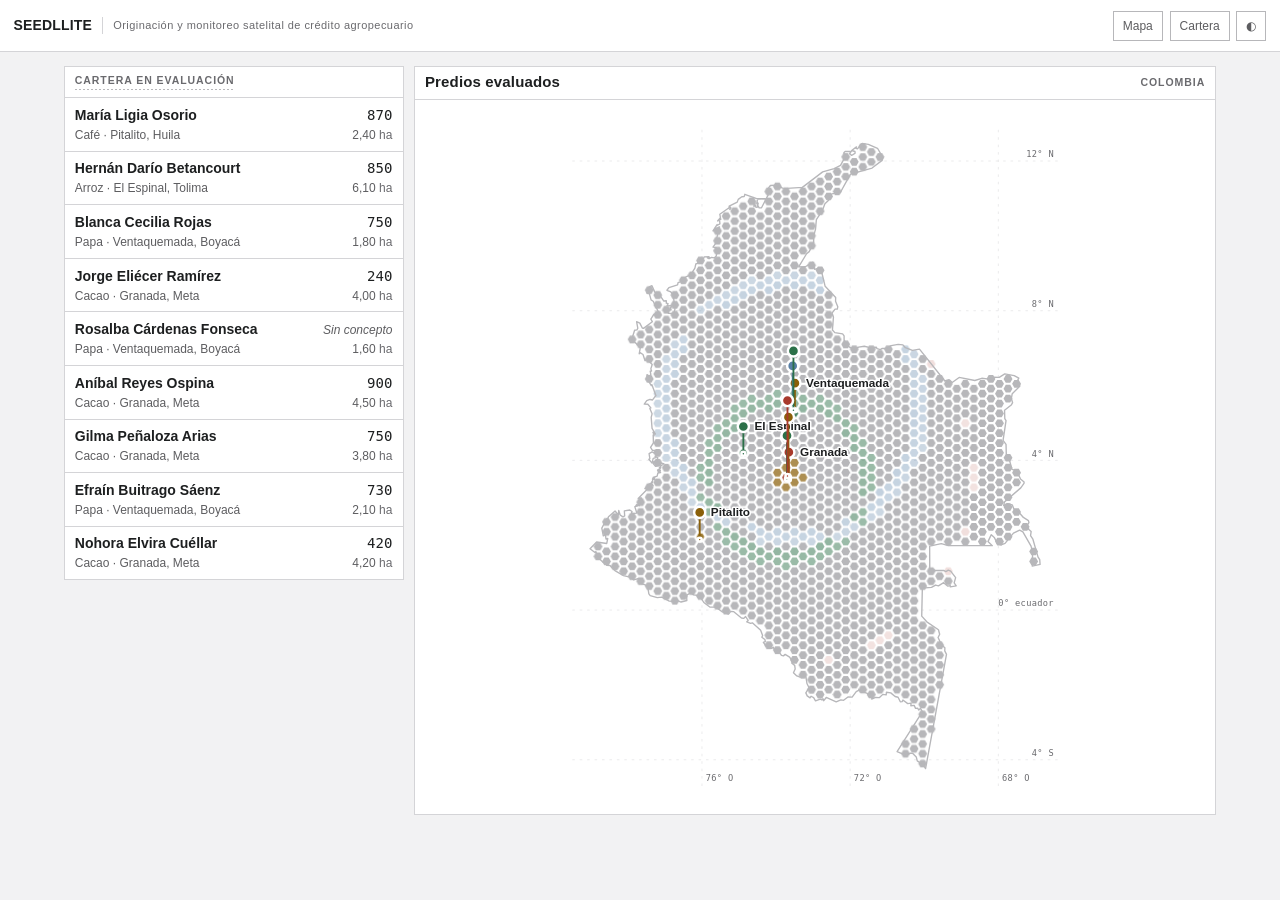
==== commit 61db163d: "app: la incertidumbre entra en pantalla — el informe deja de afirmar exactitud El dictamen mostraba " ====
--- a/index.html
+++ b/index.html
@@ -60,6 +60,7 @@
 <script src="assets/20-grafica-ndvi.js"></script>
 <script src="assets/30-vistas.js"></script>
 <script src="assets/40-tooltips.js"></script>
+<script src="assets/50-estadistica.js"></script>
 <script src="assets/90-app.js"></script>
 
 </body>
--- a/assets/app.css
+++ b/assets/app.css
@@ -1393,3 +1393,47 @@
 @media (prefers-reduced-motion: reduce) {
   .tip { transition: none; transform: none; }
 }
+
+/* ==========================================================================
+   ANALISIS ESTADISTICO — la incertidumbre de cada cifra
+   Un intervalo de confianza es dificil de leer como numero y facil de leer
+   como barra: se ve donde cae el valor y cuanto margen tiene a cada lado.
+   ========================================================================== */
+.est-tarjeta { margin-top: var(--e3); }
+/* La vista del dictamen es una rejilla de dos columnas y el flujo automatico
+   coloca esta tarjeta en la estrecha, donde el texto queda cortado. Se fija a
+   la columna ancha. En pantalla angosta la rejilla es de una sola columna y
+   la regla se apaga sola. */
+@media (min-width: 901px) { .est-tarjeta { grid-column: 2; } }
+.est-cab-nota { float: right; font-size: 10px; letter-spacing: .14em;
+  text-transform: uppercase; color: var(--texto-3); font-weight: 400; }
+.est-fila { display: grid; grid-template-columns: 210px 1fr; gap: var(--e3);
+  padding: var(--e3) 0; border-bottom: 1px solid var(--borde); }
+.est-fila:last-of-type { border-bottom: 0; }
+.est-rot { font-size: 12px; color: var(--texto-2); padding-top: 2px; }
+.est-val { font-size: 20px; font-weight: 600; font-variant-numeric: tabular-nums;
+  margin-right: var(--e2); }
+.est-ic { font-family: var(--mono); font-size: 11px; color: var(--texto-3); }
+.est-nota { margin-top: var(--e2); font-size: 12px; line-height: 1.55; color: var(--texto-2); }
+.est-alerta { color: var(--alerta); }
+
+.ic-riel { position: relative; display: block; height: 6px; margin-top: var(--e2);
+  background: var(--superficie-2); border: 1px solid var(--borde); }
+.ic-rango { position: absolute; top: 0; bottom: 0; background: var(--acento);
+  opacity: .28; }
+.ic-punto { position: absolute; top: -3px; width: 2px; height: 12px;
+  background: var(--acento-texto, var(--acento)); }
+.ic-umbral { position: absolute; top: -5px; width: 1px; height: 16px;
+  background: var(--critico); }
+
+.est-margenes { display: grid; grid-template-columns: 1fr 1fr; gap: var(--e2) var(--e3); }
+.est-margen { display: flex; justify-content: space-between; gap: var(--e2);
+  font-size: 12px; padding-bottom: 3px; border-bottom: 1px solid var(--borde); }
+.est-margen b { font-variant-numeric: tabular-nums; }
+.est-pie { margin: var(--e3) 0 0; font-size: 12px; line-height: 1.6;
+  color: var(--texto-2); border-top: 1px solid var(--borde); padding-top: var(--e3); }
+
+@media (max-width: 900px) {
+  .est-fila { grid-template-columns: 1fr; gap: var(--e2); }
+  .est-margenes { grid-template-columns: 1fr; }
+}
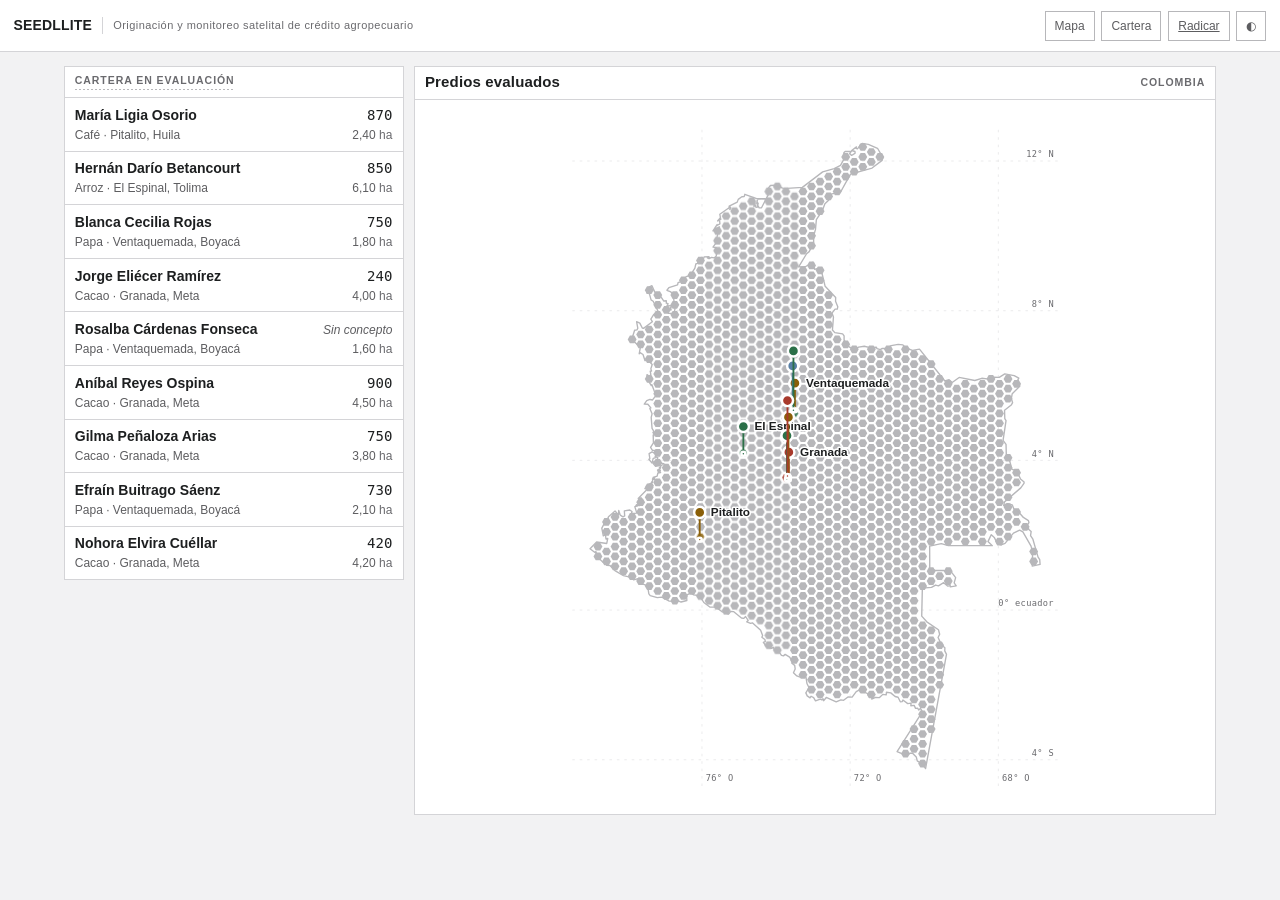
==== commit 456ca478: "app: pantalla para radicar solicitudes, y "parcela" pasa a "lote" La app mostraba nueve expedientes " ====
--- a/index.html
+++ b/index.html
@@ -15,6 +15,7 @@
   <nav class="barra-fin">
     <button class="boton boton-icono" data-nav="mapa">Mapa</button>
     <button class="boton boton-icono" data-nav="cartera">Cartera</button>
+    <a class="boton boton-icono" href="#nuevo">Radicar</a>
     <button class="boton boton-icono" id="tema" aria-label="Alternar tema claro y oscuro">◐</button>
   </nav>
 </header>
@@ -61,6 +62,7 @@
 <script src="assets/30-vistas.js"></script>
 <script src="assets/40-tooltips.js"></script>
 <script src="assets/50-estadistica.js"></script>
+<script src="assets/70-nuevo-caso.js"></script>
 <script src="assets/90-app.js"></script>
 
 </body>
--- a/assets/app.css
+++ b/assets/app.css
@@ -1122,7 +1122,7 @@
 /* ==========================================================================
    REJILLA DE MEDICIÓN DEL ÁREA
    El otro extremo del zoom que arranca en el mapa: allá el país era una malla
-   de celdas, aquí la parcela es una malla de 16.
+   de celdas, aquí el lote es una malla de 16.
    Y a diferencia de la malla del mapa, ESTA sí lleva color de dato — porque el
    dato existe: NDVI mediano y amplitud medidos celda por celda, con umbrales
    declarados en el propio JSON.
@@ -1437,3 +1437,70 @@
   .est-fila { grid-template-columns: 1fr; gap: var(--e2); }
   .est-margenes { grid-template-columns: 1fr; }
 }
+
+/* ==========================================================================
+   RADICAR SOLICITUD (#nuevo) — la pantalla de entrada de casos
+   ========================================================================== */
+.nc { display: grid; grid-template-columns: 1fr 1fr; gap: var(--e3); align-items: start; }
+.nc-col { min-width: 0; }
+.nc-campos { display: flex; flex-direction: column; gap: var(--e3); }
+.nc-dos { display: grid; grid-template-columns: 1fr 1fr; gap: var(--e3); }
+.nc-campo { display: flex; flex-direction: column; gap: 5px; min-width: 0; }
+.nc-campo > span { font-size: 11px; letter-spacing: .1em; text-transform: uppercase;
+  color: var(--texto-2); }
+.nc-campo > span i { color: var(--critico); font-style: normal; }
+.nc-campo small { font-size: 11px; color: var(--texto-3); line-height: 1.5; }
+.nc-campo input, .nc-campo select, .nc-campo textarea {
+  font: inherit; font-size: 14px; color: var(--texto);
+  background: var(--superficie); border: 1px solid var(--borde-fuerte);
+  border-radius: 0; padding: 9px 10px; width: 100%; }
+.nc-campo input:focus-visible, .nc-campo select:focus-visible,
+.nc-campo textarea:focus-visible { outline: 2px solid var(--acento); outline-offset: 1px; }
+.nc-campo textarea { resize: vertical; }
+.nc-archivo input { padding: 7px 0; border: 0; }
+
+.nc-pestanas { display: flex; gap: 0; border-bottom: 1px solid var(--borde); margin-bottom: var(--e3); }
+.nc-pes { font: inherit; font-size: 12px; background: none; border: 0; cursor: pointer;
+  padding: 9px 13px; color: var(--texto-2); border-bottom: 2px solid transparent; }
+.nc-pes.activa { color: var(--texto); border-bottom-color: var(--acento); font-weight: 500; }
+.nc-panel.oculto { display: none; }
+.nc-ayuda { font-size: 12.5px; line-height: 1.6; color: var(--texto-2); margin: 0 0 var(--e3); }
+
+.nc-mapa { border: 1px solid var(--borde); }
+.nc-svg { display: block; width: 100%; height: auto; cursor: crosshair; }
+
+.nc-ubic { margin-top: var(--e3); padding-top: var(--e3); border-top: 1px solid var(--borde); }
+.nc-sin { font-size: 12px; color: var(--texto-3); }
+.nc-coord b { font-family: var(--mono); font-size: 15px; font-variant-numeric: tabular-nums; }
+.nc-origen { display: block; font-size: 11px; color: var(--texto-2); margin-top: 3px; }
+
+.nc-bien, .nc-mal { font-size: 12.5px; line-height: 1.6; padding: var(--e2) var(--e3);
+  margin: var(--e2) 0 0; border-left: 0; }
+.nc-bien { background: var(--favorable-bg); color: var(--texto); }
+.nc-mal  { background: var(--alerta-bg); color: var(--texto); }
+.nc-linderos { margin-top: var(--e2); font-size: 12px; color: var(--texto-2); }
+.nc-linderos ul { margin: var(--e2) 0; padding-left: var(--e3); }
+.nc-linderos li { margin-bottom: 3px; }
+
+.nc-pie { grid-column: 1 / -1; display: flex; align-items: center; gap: var(--e4);
+  flex-wrap: wrap; padding-top: var(--e3); }
+.nc-nota { font-size: 11px; color: var(--texto-3); max-width: 52ch; margin: 0; line-height: 1.5; }
+#nc-enviar:disabled { opacity: .45; cursor: not-allowed; }
+
+#nc-salida { grid-column: 1 / -1; }
+.nc-ok { border: 1px solid var(--acento); padding: var(--e4); margin-top: var(--e3); }
+.nc-ok h3 { margin: 0 0 var(--e2); font-size: 18px; }
+.nc-ok p { font-size: 13px; line-height: 1.6; color: var(--texto-2); margin: 0 0 var(--e3); }
+.nc-paso { display: flex; align-items: center; gap: var(--e2); font-size: 12px;
+  letter-spacing: .08em; text-transform: uppercase; color: var(--texto-2);
+  margin: var(--e3) 0 var(--e2); }
+.nc-paso span { display: grid; place-items: center; width: 20px; height: 20px;
+  background: var(--acento); color: #fff; font-size: 11px; }
+.nc-json, .nc-cmd { font-family: var(--mono); font-size: 11.5px; line-height: 1.6;
+  background: var(--superficie-2); border: 1px solid var(--borde);
+  padding: var(--e3); overflow-x: auto; margin: 0; white-space: pre; }
+.nc-tiempo { font-size: 12px; color: var(--texto-3); margin: var(--e3) 0 0; }
+
+@media (max-width: 900px) {
+  .nc, .nc-dos { grid-template-columns: 1fr; }
+}
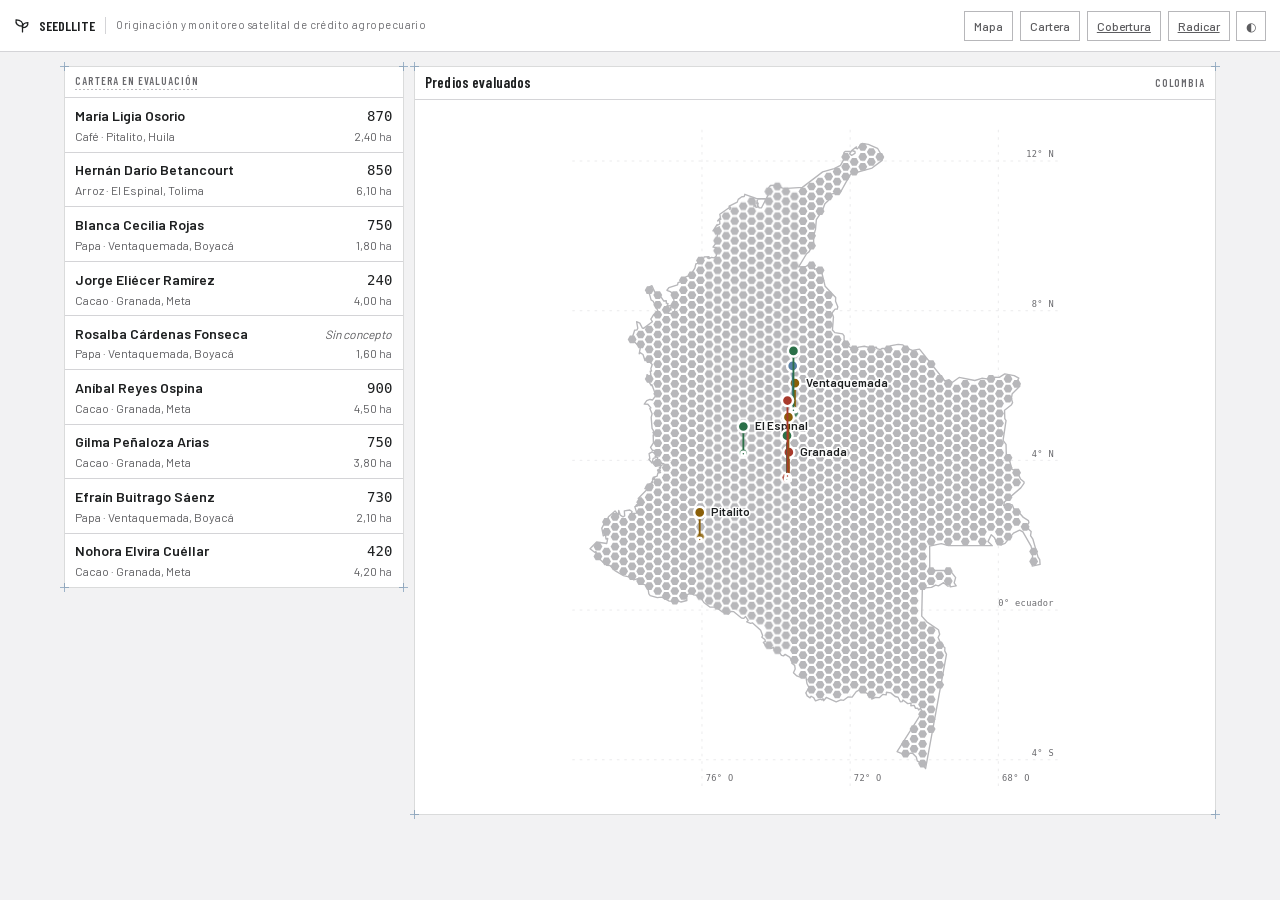
==== commit 339c2eb7: "app: vista de cobertura global, mapa real en el formulario y la tipografia Industry que nunca cargab" ====
--- a/index.html
+++ b/index.html
@@ -5,16 +5,18 @@
 <meta name="viewport" content="width=device-width, initial-scale=1">
 <title>SEEDLLITE — Puntaje de crédito agrícola desde imágenes satelitales</title>
 <meta name="description" content="Puntaje de crédito agrícola construido desde 10 años de imágenes satelitales. Hackathon Colombia Tech Week 2026.">
+<link rel="icon" href="data:image/svg+xml,%3Csvg xmlns='http://www.w3.org/2000/svg' viewBox='0 0 24 24' fill='none' stroke='%235980a6' stroke-width='1.8' stroke-linecap='round'%3E%3Cpath d='M12 21V11'/%3E%3Cpath d='M12 13S7 13 4.5 10.5 3 4 3 4s5 0 7.5 2.5S12 13 12 13Z'/%3E%3Cpath d='M12 15s4 0 6-2 1.5-5 1.5-5-4 0-6 2-1.5 5-1.5 5Z'/%3E%3C/svg%3E">
 <link rel="stylesheet" href="assets/app.css">
 </head>
 <body>
 
 <header class="barra">
-  <span class="marca">SEEDLLITE</span>
+  <span class="marca"><svg viewBox="0 0 24 24" fill="none" stroke="currentColor" stroke-width="1.8" stroke-linecap="round" aria-hidden="true"><path d="M12 21V11"/><path d="M12 13S7 13 4.5 10.5 3 4 3 4s5 0 7.5 2.5S12 13 12 13Z"/><path d="M12 15s4 0 6-2 1.5-5 1.5-5-4 0-6 2-1.5 5-1.5 5Z"/></svg>SEEDLLITE</span>
   <span class="marca-sub">Originación y monitoreo satelital de crédito agropecuario</span>
   <nav class="barra-fin">
     <button class="boton boton-icono" data-nav="mapa">Mapa</button>
     <button class="boton boton-icono" data-nav="cartera">Cartera</button>
+    <a class="boton boton-icono" href="#globo">Cobertura</a>
     <a class="boton boton-icono" href="#nuevo">Radicar</a>
     <button class="boton boton-icono" id="tema" aria-label="Alternar tema claro y oscuro">◐</button>
   </nav>
@@ -63,7 +65,8 @@
 <script src="assets/40-tooltips.js"></script>
 <script src="assets/50-estadistica.js"></script>
 <script src="assets/70-nuevo-caso.js"></script>
-<script src="assets/90-app.js"></script>
+<script src="assets/80-globo.js"></script>
+  <script src="assets/90-app.js"></script>
 
 </body>
 </html>
--- a/assets/app.css
+++ b/assets/app.css
@@ -1,3 +1,67 @@
+/* ---------------------------------------------------------------------- *
+   Tipografia del sistema Industry, empacada en el repositorio.
+
+   El sistema de diseno pide Barlow y Barlow Condensed. Hasta ahora app.css las
+   nombraba en `--sans` y `--display` pero nunca las cargaba: sin @font-face y
+   sin poder usar el @import de Google Fonts —la app tiene que abrir con doble
+   clic bajo file://, sin red— el navegador caia siempre al sans del sistema.
+   Es decir: la tipografia del design system no se estaba viendo.
+
+   Los seis archivos woff2 (subconjunto latino, 96 KB en total) viven en
+   assets/fuentes/ y se cargan por ruta relativa, que es lo unico que funciona
+   igual desde file:// y desde Vercel.
+ * ---------------------------------------------------------------------- */
+
+@font-face {
+  font-family: "Barlow";
+  font-style: normal;
+  font-weight: 400;
+  font-display: swap;
+  src: url("fuentes/barlow-400.woff2") format("woff2");
+}
+@font-face {
+  font-family: "Barlow";
+  font-style: normal;
+  font-weight: 500;
+  font-display: swap;
+  src: url("fuentes/barlow-500.woff2") format("woff2");
+}
+@font-face {
+  font-family: "Barlow";
+  font-style: normal;
+  font-weight: 600;
+  font-display: swap;
+  src: url("fuentes/barlow-600.woff2") format("woff2");
+}
+@font-face {
+  font-family: "Barlow";
+  font-style: normal;
+  font-weight: 700;
+  font-display: swap;
+  src: url("fuentes/barlow-700.woff2") format("woff2");
+}
+@font-face {
+  font-family: "Barlow Condensed";
+  font-style: normal;
+  font-weight: 400;
+  font-display: swap;
+  src: url("fuentes/barlow-condensed-400.woff2") format("woff2");
+}
+@font-face {
+  font-family: "Barlow Condensed";
+  font-style: normal;
+  font-weight: 500;
+  font-display: swap;
+  src: url("fuentes/barlow-condensed-500.woff2") format("woff2");
+}
+@font-face {
+  font-family: "Barlow Condensed";
+  font-style: normal;
+  font-weight: 600;
+  font-display: swap;
+  src: url("fuentes/barlow-condensed-600.woff2") format("woff2");
+}
+
 /* ==========================================================================
    SEEDLLITE — sistema de diseño
    Frente 🅰 APP.
@@ -252,10 +316,52 @@
 }
 
 .tarjeta {
+  position: relative;
   background: var(--superficie);
-  border: 1px solid var(--borde);
-  border-radius: var(--r);
-}
+  border: 1px solid var(--borde-pelo, var(--borde));
+  border-radius: 0;                       /* objeto de plano: esquina recta */
+}
+
+/* Marcas de registro en las cuatro esquinas. Es la firma del sistema Industry:
+   la tarjeta deja de ser una caja y pasa a ser un objeto dibujado sobre un
+   plano. Se hacen con gradientes para no exigir cuatro elementos por tarjeta. */
+.tarjeta::before,
+.tarjeta::after {
+  content: "";
+  position: absolute;
+  pointer-events: none;
+  width: 9px; height: 9px;
+  background-image:
+    linear-gradient(var(--acento) 0 100%),
+    linear-gradient(var(--acento) 0 100%);
+  background-size: 9px 1px, 1px 9px;
+  background-position: 0 4px, 4px 0;
+  background-repeat: no-repeat;
+  opacity: .55;
+}
+.tarjeta::before { top: -5px; left: -5px; }
+.tarjeta::after  { top: -5px; right: -5px; }
+/* Las dos de abajo cuelgan del cuerpo, que es el ultimo bloque de toda tarjeta. */
+.tarjeta > :last-child::before,
+.tarjeta > :last-child::after {
+  content: "";
+  position: absolute;
+  pointer-events: none;
+  width: 9px; height: 9px;
+  background-image:
+    linear-gradient(var(--acento) 0 100%),
+    linear-gradient(var(--acento) 0 100%);
+  background-size: 9px 1px, 1px 9px;
+  background-position: 0 4px, 4px 0;
+  background-repeat: no-repeat;
+  opacity: .55;
+}
+.tarjeta > :last-child { position: relative; }
+.tarjeta > :last-child::before { bottom: -5px; left: -5px; }
+.tarjeta > :last-child::after  { bottom: -5px; right: -5px; }
+
+/* La cabecera de la tarjeta, en condensada y con el rotulo en versalitas. */
+.tarjeta-cab { font-family: var(--display, var(--sans)); letter-spacing: .01em; }
 .tarjeta-cab {
   padding: var(--e2) var(--e3);
   border-bottom: 1px solid var(--borde);
@@ -1504,3 +1610,100 @@
 @media (max-width: 900px) {
   .nc, .nc-dos { grid-template-columns: 1fr; }
 }
+
+
+/* ==========================================================================
+   REMATE DEL SISTEMA — esquina recta en todo, y el primario como unico solido
+   ========================================================================== */
+.boton, .boton-icono, input, select, textarea, .marca-riesgo, .decision,
+.pil, .chip-modelo { border-radius: 0 !important; }
+
+.boton-primario {
+  background: var(--acento);
+  border: 1px solid var(--acento);
+  color: #fff;
+}
+.boton-primario:hover { background: var(--acento-600, var(--acento-texto));
+  border-color: var(--acento-600, var(--acento-texto)); }
+
+/* La marca de la cabecera, con la plantula */
+.marca { display: inline-flex; align-items: center; gap: .5rem; }
+.marca svg { width: 17px; height: 17px; flex: none; }
+
+/* ---------------------------------------------------------------------- *
+   Vista global (80-globo.js)
+ * ---------------------------------------------------------------------- */
+
+/* La columna derecha apila las dos tarjetas de texto contra el globo. */
+.glb-col {
+  display: grid;
+  gap: var(--e3);
+  align-content: start;
+}
+
+@media (min-width: 901px) {
+  .glb-rejilla { grid-template-columns: minmax(360px, 480px) 1fr; }
+}
+
+.glb-lienzo { display: flex; justify-content: center; }
+
+.glb-svg {
+  width: 100%;
+  max-width: 440px;
+  height: auto;
+  touch-action: none;
+  user-select: none;
+}
+
+.glb-rot {
+  font-family: var(--mono, ui-monospace, monospace);
+  font-size: 8.5px;
+  letter-spacing: .12em;
+}
+
+.glb-pie,
+.glb-fuente {
+  margin: var(--e2) 0 0;
+  color: var(--texto-3, var(--texto-2));
+  font-size: 11px;
+  line-height: 1.5;
+}
+
+.glb-nota { margin: 0 0 var(--e3); font-size: 13px; line-height: 1.6; }
+
+.glb-lista { margin: 0; }
+.glb-lista dt {
+  margin-top: var(--e3);
+  font-size: 10px;
+  letter-spacing: .14em;
+  text-transform: uppercase;
+  color: var(--acento);
+}
+.glb-lista dt:first-child { margin-top: 0; }
+.glb-lista dd {
+  margin: 5px 0 0;
+  font-size: 13px;
+  line-height: 1.6;
+  color: var(--texto-2);
+}
+.glb-lista code { font-family: var(--mono, ui-monospace, monospace); font-size: 11.5px; }
+
+/* Cifras del embudo: rotulo a la izquierda, numero alineado a la derecha en
+   monoespaciada para que las magnitudes se comparen de un vistazo. */
+.glb-datos {
+  margin: 0;
+  display: grid;
+  grid-template-columns: 1fr auto;
+  gap: 0;
+}
+.glb-datos dt,
+.glb-datos dd {
+  margin: 0;
+  padding: 7px 0;
+  border-bottom: 1px solid var(--borde-pelo, var(--borde));
+  font-size: 13px;
+}
+.glb-datos dt { color: var(--texto-2); }
+.glb-datos dd { text-align: right; color: var(--texto); font-variant-numeric: tabular-nums; }
+.glb-datos dt:nth-last-of-type(1),
+.glb-datos dd:last-of-type { border-bottom: 0; }
